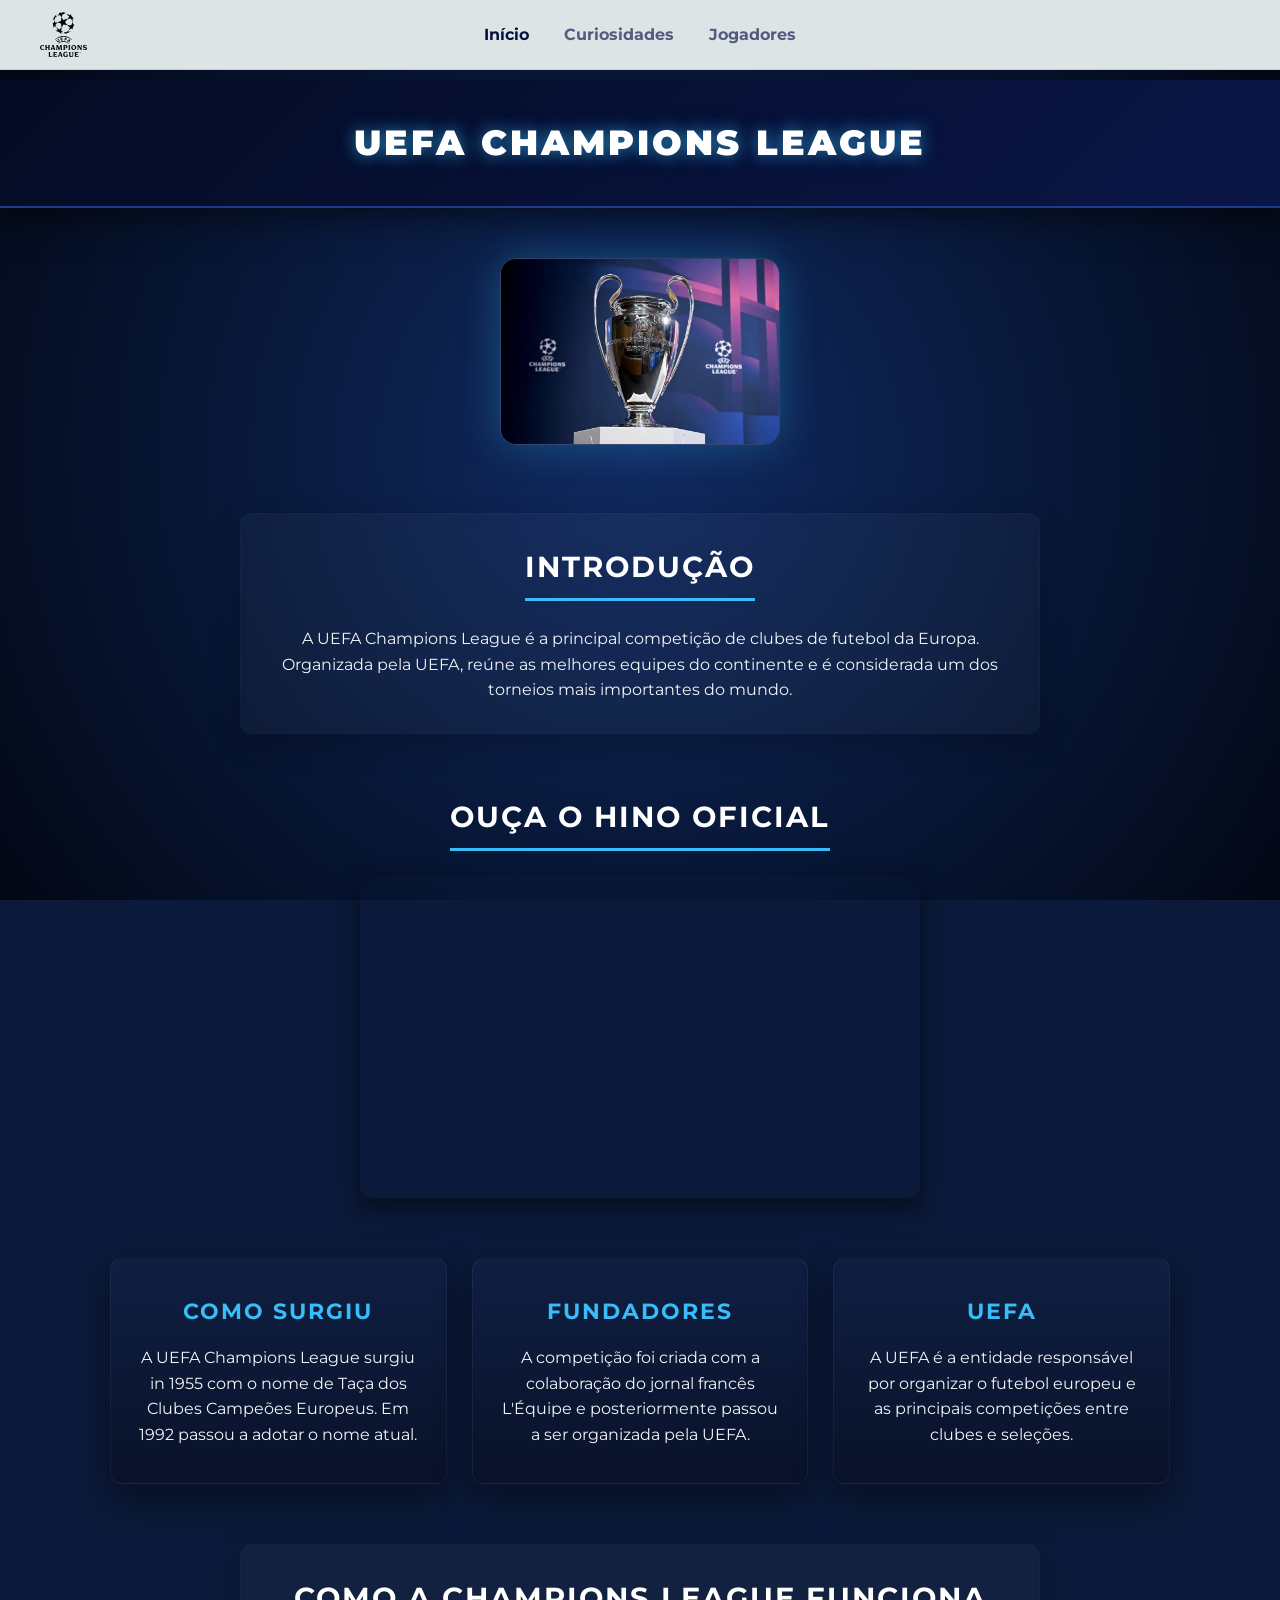
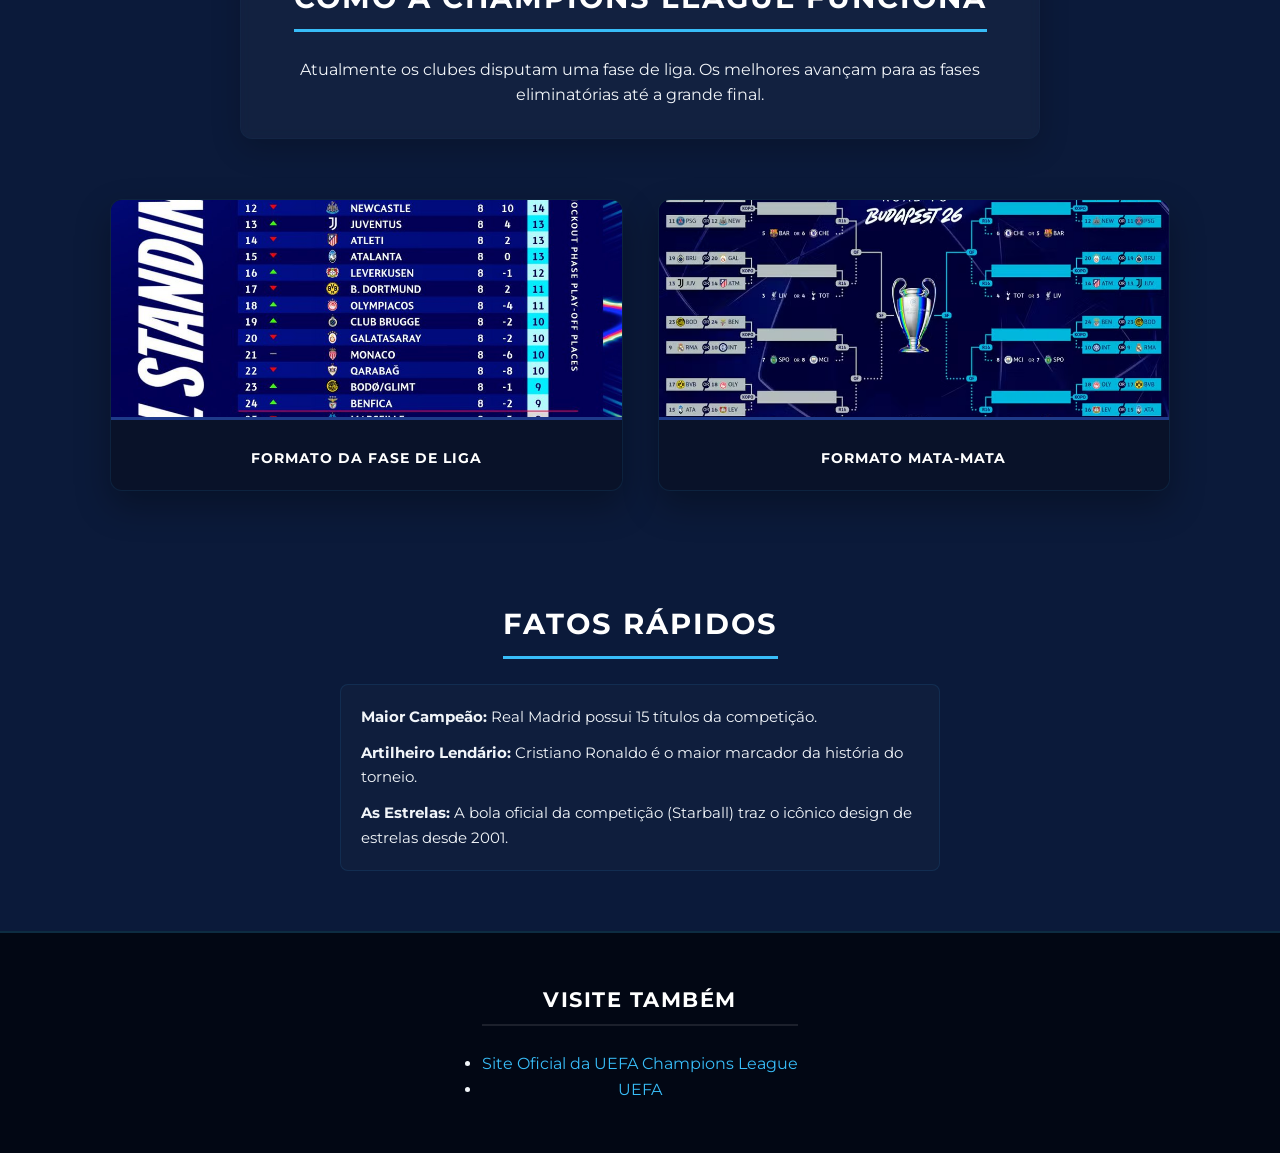
==== index.html @ 051b9bf4 "Update index.html finalmente foi o menu" ====
<!DOCTYPE html>
<html lang="pt-BR">
<head>
  <meta charset="UTF-8">
  <meta name="viewport" content="width=device-width, initial-scale=1.0">
  <link rel="icon" href="imagens_pietro/logo-champions.png">
  <title>UEFA Champions League</title>
  <link rel="stylesheet" href="style.css">
</head>
<body>

  <nav class="topo-site">
    <div class="topo-caixa">
      <img src="imgs-pedro/UEFA_Champions_League_logo_(2021).svg" alt="Logo oficial da UEFA Champions League" class="topo-logo"> 
      
      <ul class="topo-links">
        <li><a href="index.html" class="active">Início</a></li>
         <li><a href="curiosidades.html">Curiosidades</a></li>
        <li><a href="jogadores.html" class="botao-jogadores">Jogadores</a></li>
      </ul>
      
    </div>
  </nav>

  <header style="margin-top: 80px;"> <h1>UEFA Champions League</h1>
  </header>

  <main>
    <section>
      <img src="imgs-pedro/taça-champions.webp" alt="Taça da Champions League">
    </section>

    <section id="historia">
      <h2>Introdução</h2>
      <p> A UEFA Champions League é a principal competição de clubes de
        futebol da Europa. Organizada pela UEFA, reúne as melhores
        equipes do continente e é considerada um dos torneios mais
        importantes do mundo.</p>
    </section>

    <section id="hino">
      <h2>Ouça o hino oficial</h2>
      <div class="video-container">
        <iframe width="560" height="315" src="https://www.youtube.com/embed/3b3mJMNQVn8?si=lM8RnhrhBqioe4Ml" title="YouTube video player" frameborder="0" allow="accelerometer; autoplay; clipboard-write; encrypted-media; gyroscope; picture-in-picture; web-share" referrerpolicy="strict-origin-when-cross-origin" allowfullscreen></iframe>
      </div>
    </section>

    <section id="informacoes">
      <div class="caixa">
        <h2>Como Surgiu</h2>
        <p>
          A UEFA Champions League surgiu in 1955 com o nome de
          Taça dos Clubes Campeões Europeus. Em 1992 passou a
          adotar o nome atual.
        </p>
      </div>

      <div class="caixa">
        <h2>Fundadores</h2>
        <p>
          A competição foi criada com a colaboração do jornal
          francês L'Équipe e posteriormente passou a ser organizada
          pela UEFA.
        </p>
      </div>

      <div class="caixa">
        <h2>UEFA</h2>
        <p>
          A UEFA é a entidade responsável por organizar o futebol
          europeu e as principais competições entre clubes e seleções.
        </p>
      </div>
    </section>

    <section id="formato">
      <h2>Como a Champions League Funciona</h2>
      <p>
          Atualmente os clubes disputam uma fase de liga. Os melhores
          avançam para as fases eliminatórias até a grande final.
      </p>
    </section>

    <section>
      <div>
          <img src="imgs-pedro/imagem fase de liga.jpg" alt="Fase da liga">
          <p>Formato da Fase de Liga</p>
      </div>

      <div>
          <img src="imgs-pedro/imagem fase mata-mata.avif" alt="Mata-Mata">
          <p>Formato Mata-Mata</p>
      </div>
    </section>
  </main>

  <section id="noticias">
    <h2>Fatos Rápidos</h2>
    <ul class="lista-noticias">
      <li><strong>Maior Campeão:</strong> Real Madrid possui 15 títulos da competição.</li>
      <li><strong>Artilheiro Lendário:</strong> Cristiano Ronaldo é o maior marcador da história do torneio.</li>
      <li><strong>As Estrelas:</strong> A bola oficial da competição (Starball) traz o icônico design de estrelas desde 2001.</li>
    </ul>
  </section>

  <footer>
    <section class="visite">
      <h3>Visite também</h3>
      <ul>
        <li>
          <a href="https://www.uefa.com/uefachampionsleague/" target="_blank">Site Oficial da UEFA Champions League</a>
        </li>
        <li>
          <a href="https://www.uefa.com/" target="_blank">UEFA</a>
        </li>
      </ul>
    </section>
  </footer>

  <script src="script.js"></script>
</body>
</html>
---- style.css ----
@import url('https://fonts.googleapis.com/css2?family=Montserrat:wght@300;400;700;900&display=swap');

* {
    margin: 0;
    padding: 0;
    box-sizing: border-box;
}

body {
    background: radial-gradient(circle at center, #102a61 0%, #06122c 70%, #020714 100%);
    background-color: #0b1a3a;
    background-attachment: fixed;
    color: #f1f5f9; 
    font-family: 'Montserrat', sans-serif;
    line-height: 1.6;
}
a {
    color: #38bdf8; 
    text-decoration: none;
    transition: all 0.3s ease;
}

.logo-header {
    width: 80px;
    height: auto;
    margin-bottom: 10px;
}

header {
    background: linear-gradient(135deg, #050b24 0%, #0a1647 100%);
    backdrop-filter: blur(10px);
    border-bottom: 2px solid #1e3a8a;
    padding: 35px 20px;
    text-align: center; 
    box-shadow: 0 10px 30px rgba(0, 0, 0, 0.5);
}
header h1 {
    font-size: 2.2rem;
    font-weight: 900;
    text-transform: uppercase;
    letter-spacing: 3px;
    color: #ffffff;
   text-shadow: 0 0 15px rgba(56, 189, 248, 0.6), 0 0 30px rgba(56, 189, 248, 0.2);
}

main {
    max-width: 1100px;
    margin: 0 auto;
    padding: 50px 20px;
}

section {
    margin-bottom: 60px;
    text-align: center;
}

section h2 {
    font-size: 1.8rem;
    color: #ffffff;
    margin-bottom: 25px;
    text-transform: uppercase;
    letter-spacing: 2px;
    display: inline-block;
    border-bottom: 3px solid #38bdf8;
    padding-bottom: 8px;
}

main section:first-of-type img {
    max-width: 100%;
    width: 280px;
    height: auto;
    border-radius: 16px;
    box-shadow: 0 0 40px rgba(56, 189, 248, 0.3);
    border: 1px solid rgba(255, 255, 255, 0.15);
    transition: transform 0.5s ease;
}

main section:first-of-type img:hover {
    transform: scale(1.03); 
}

#historia, #formato {
    max-width: 800px;
    margin-left: auto;
    margin-right: auto;
    background: rgba(255, 255, 255, 0.03);
    backdrop-filter: blur(5px);
    padding: 30px;
    border-radius: 12px;
    border: 1px solid rgba(56, 189, 248, 0.03);
    box-shadow: 0 10px 30px rgba(0, 0, 0, 0.2);
}

.video-container {
    max-width: 560px;
    margin: 0 auto;
    border-radius: 12px;
    overflow: hidden;
    box-shadow: 0 10px 25px rgba(0, 0, 0, 0.5);
}
.video-container iframe {
    width: 100%;
}

#informacoes {
    display: flex;
    justify-content: space-between;
    gap: 25px;
    flex-wrap: wrap;
}

#informacoes .caixa {
    flex: 1;
    min-width: 280px;
    background: linear-gradient(180deg, #0f1e42 0%, #091229 100%);
    padding: 35px 25px;
    border-radius: 12px;
    border: 1px solid rgba(255, 255, 255, 0.05);
    box-shadow: 0 15px 35px rgba(0, 0, 0, 0.4);
    transition: all 0.4s cubic-bezier(0.175, 0.885, 0.32, 1.275);
}

#informacoes .caixa:hover {
    transform: translateY(-10px);
    border-color: #38bdf8;
    box-shadow: 0 20px 40px rgba(56, 189, 248, 0.15);
}

#informacoes .caixa h2 {
    font-size: 1.4rem;
    color: #38bdf8;
    border-bottom: none;
    padding-bottom: 0;
    margin-bottom: 15px;
}

main section:last-of-type {
    display: flex;
    justify-content: space-between;
    gap: 35px;
    flex-wrap: wrap;
}

main section:last-of-type div {
    flex: 1;
    min-width: 300px;
    background-color: #091229;
    padding: 0;
    overflow: hidden;
    border-radius: 12px;
    border: 1px solid rgba(56, 189, 248, 0.1);
    box-shadow: 0 15px 35px rgba(0, 0, 0, 0.3);
    transition: transform 0.3 ease;
}

main section:last-of-type div:hover {
    transform: translateY(-5px);
}

main section:last-of-type img {
    width: 100%;
    height: 220px;
    object-fit: cover; 
    border-bottom: 3px solid #1e3a8a;
    transition: transform 0.5s ease;
}

main section:last-of-type div:hover img {
    transform: scale(1.05);
}

main section:last-of-type p {
    font-weight: 700;
    color: #ffffff;
    text-transform: uppercase;
    font-size: 0.9rem;
    padding: 20px;
    letter-spacing: 1px;
}

.lista-noticias {
    list-style: none;
    max-width: 600px;
    margin: 0 auto;
    text-align: left;
    background: rgba(255, 255, 255, 0.02);
    padding: 20px;
    border-radius: 8px;
    border: 1px solid rgba(56, 189, 248, 0.1);
}

.lista-noticias li {
    margin-bottom: 12px;
    font-size: 0.95rem;
}
.lista-noticias li:last-child {
    margin-bottom: 0;
}

footer {
    background-color: #020714;
    border-top: 2px solid rgba(56, 189, 248, 0.2);
    padding: 50px 20px;
    display: flex;
    justify-content: space-around; 
    flex-wrap: wrap;
    gap: 40px;
}

footer section {
    margin-bottom: 0;
    min-width: 260px;
}

footer h2, footer h3 {
    font-size: 1.3rem;
    color: #ffffff;
    text-transform: uppercase;
    margin-bottom: 25px;
    letter-spacing: 1.5px;
    border-bottom: 2px solid rgba(255, 255, 255, 0.1);
    padding-bottom: 8px;
}

.explorar {
    max-width: 600px;
    margin: 0 auto;
    text-align: left;
}

.explorar h2 {
    text-align: center;
}

.netflix-item {
    background-color: #091229;
    margin-bottom: 10px;
    border: 1px solid rgba(56, 189, 248, 0.1);
    border-radius: 4px;
}

.netflix-item:hover {
    background-color: #132247;
}

.netflix-item summary {
    padding: 20px;
    display: flex;
    justify-content: space-between;
    align-items: center;
    font-size: 1.1rem;
    font-weight: 600;
    cursor: pointer;
    list-style: none;
}

.netflix-item summary::-webkit-details-marker {
    display: none;
}

.netflix-item .icone {
    font-size: 1.5rem;
    font-weight: 300;
    transition: transform 0.3s ease;
}

.netflix-item[open] .icone {
    transform: rotate(45deg);
    color: #38bdf8;
}

.netflix-conteudo {
    padding: 0 20px 20px 20px;
    border-top: 1px solid #020714;
    animation: abrirSuave 0.3s ease-out;
}

.netflix-conteudo p {
    color: #94a3b8;
    margin-bottom: 15px;
    font-size: 0.95rem;
}

.netflix-conteudo .botao-link {
    display: inline-block;
    padding: 10px 20px;
    background: linear-gradient(90deg, #38bdf8, #0369a1);
    color: #ffffff;
    font-weight: 600;
    font-size: 0.85rem;
    border-radius: 4px;
    text-transform: uppercase;
}

.topo-site {
    position: fixed;
    top: 0;
    left: 0;
    width: 100%;
    height: 70px;
    background-color: rgb(221, 228, 230);
    backdrop-filter: blur(10px);
    border-bottom: 1px solid rgba(0, 0, 0, 0.1);
    z-index: 999999;                     
    transition: transform 0.3s ease;    
}

.topo-site.escondido {
    transform: translateY(-100%); 
}

.topo-caixa {
    width: 100%;
    max-width: 1400px; 
    height: 100%;
    margin: 0 auto;
    padding: 0 40px;
    display: flex;
    justify-content: center; 
    align-items: center;
    box-sizing: border-box;
    position: relative; 
}

.topo-logo {
    position: absolute;
    left: 40px;
    height: 45px;   
    width: auto;     
    object-fit: contain; 
    display: block;
}

.topo-links {
    display: flex;
    flex-direction: row; 
    list-style: none;
    gap: 35px;
    margin: 0;
    padding: 0;
}


.topo-links a {
    color: rgba(24, 33, 82, 0.7);
    font-size: 16px;
    font-weight: bold;
    transition: color 0.2s ease;
    display: block;
}


.topo-links a:hover,
.topo-links a.active {
    color: #071142;
}
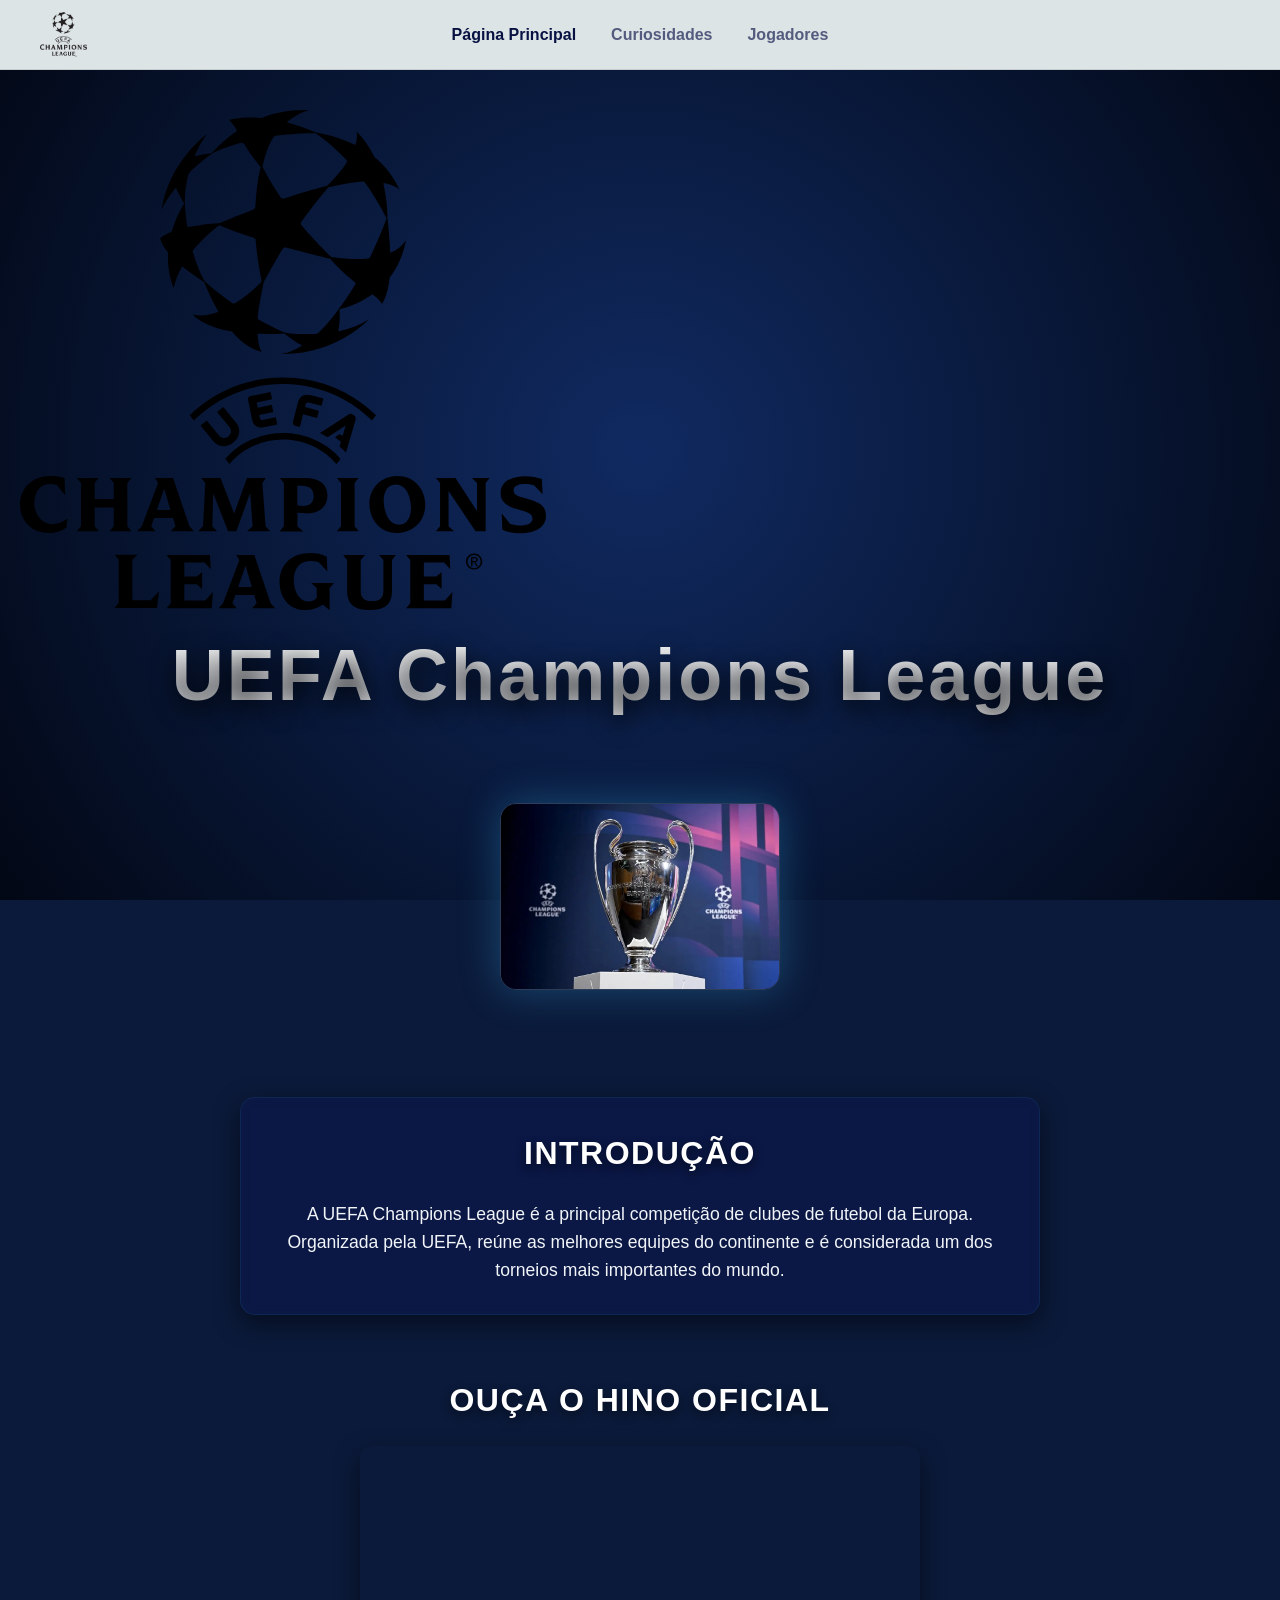
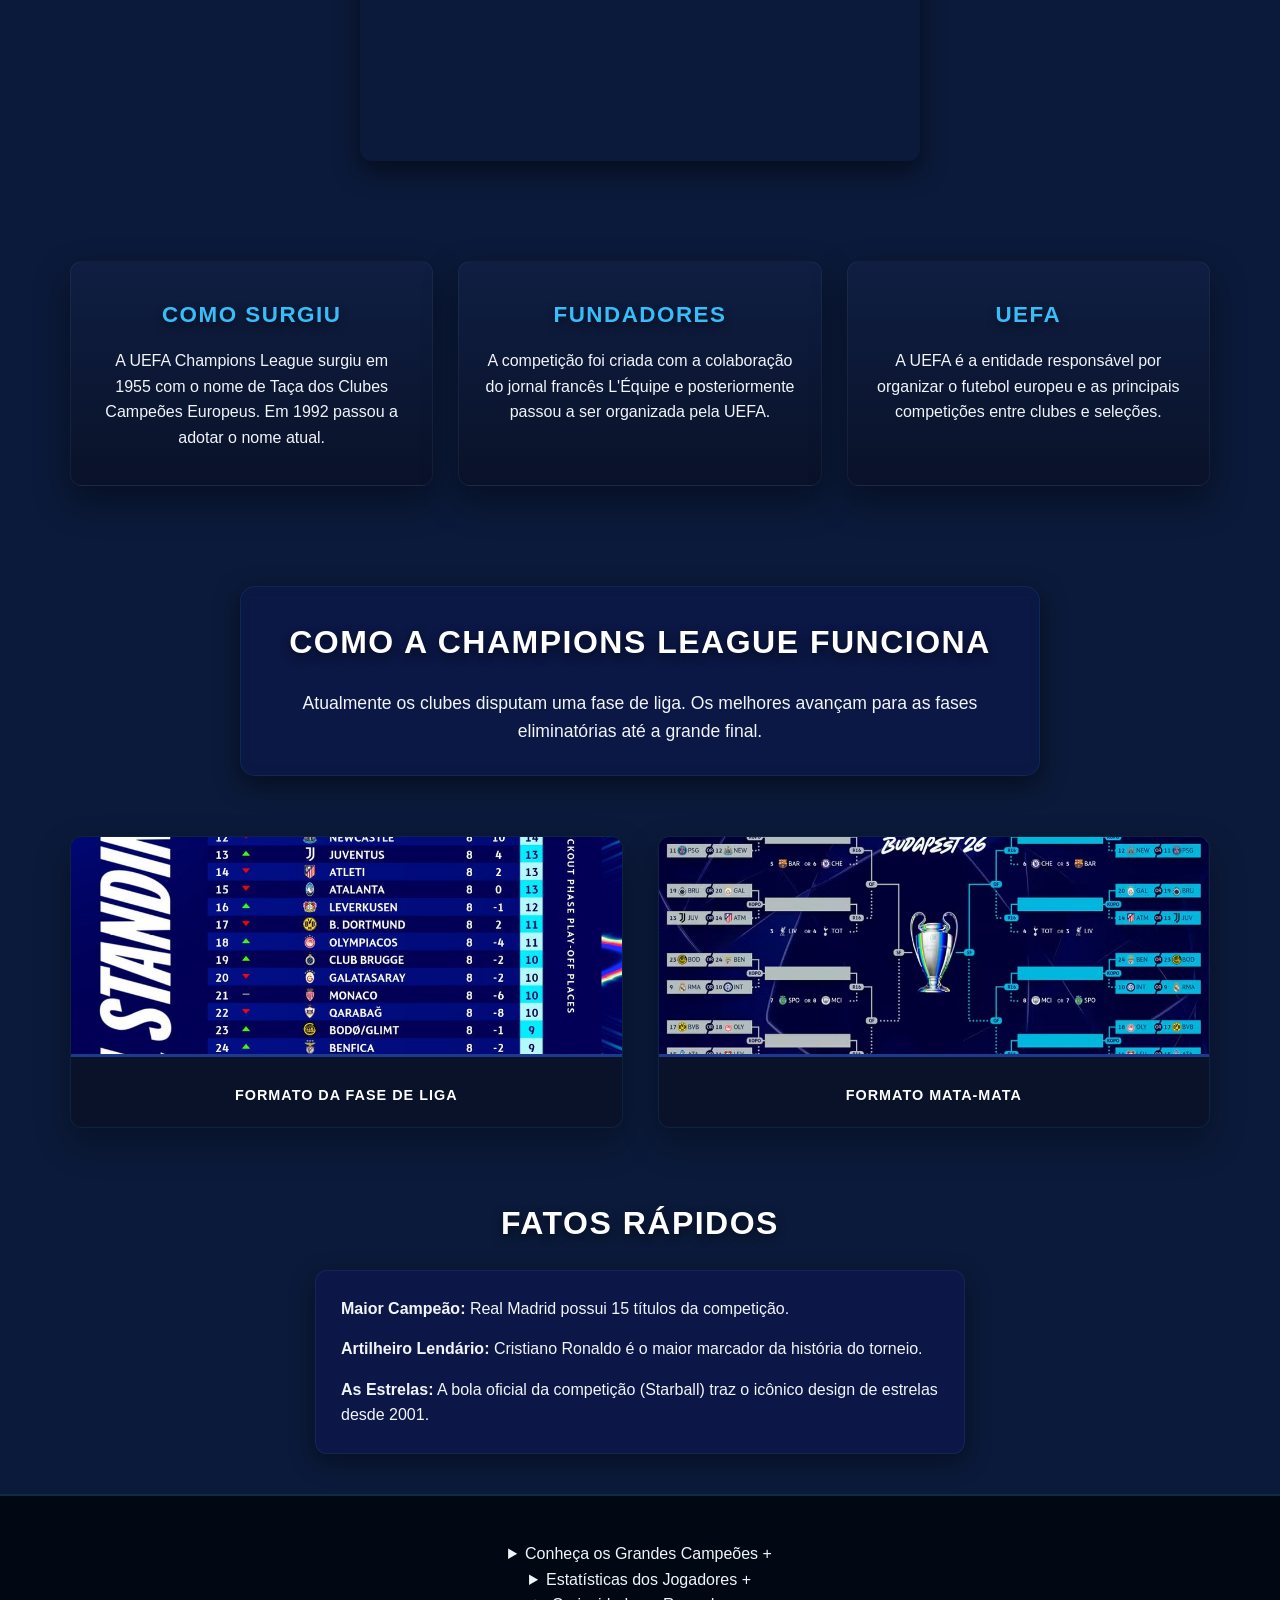
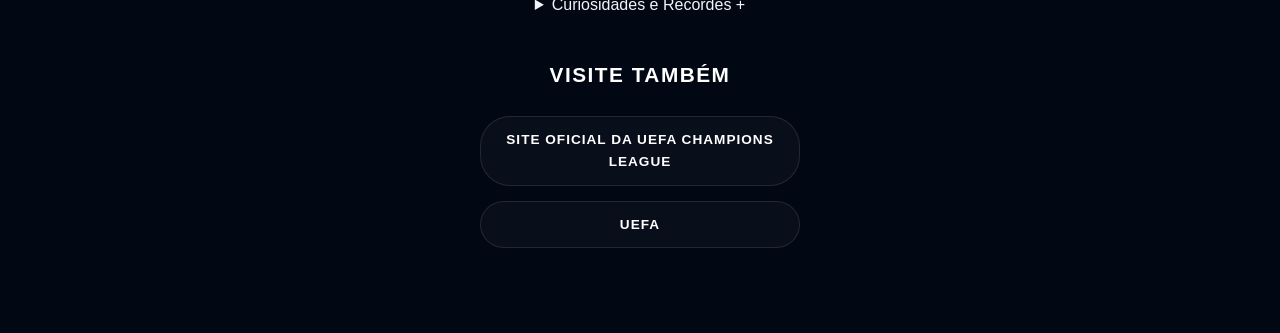
==== commit 6a386576: "Update index.html" ====
--- a/index.html
+++ b/index.html
@@ -8,21 +8,20 @@
   <link rel="stylesheet" href="style.css">
 </head>
 <body>
-
   <nav class="topo-site">
     <div class="topo-caixa">
-      <img src="imgs-pedro/UEFA_Champions_League_logo_(2021).svg" alt="Logo oficial da UEFA Champions League" class="topo-logo"> 
-      
-      <ul class="topo-links">
-        <li><a href="index.html" class="active">Início</a></li>
-         <li><a href="curiosidades.html">Curiosidades</a></li>
-        <li><a href="jogadores.html" class="botao-jogadores">Jogadores</a></li>
-      </ul>
-      
+        <img src="imagens_pietro/logo-champions.png" alt="Logo Champions" class="topo-logo">
+        <ul class="topo-links">
+            <li><a href="index.html" class="active">Página Principal</a></li>
+            <li><a href="curiosidades.html">Curiosidades</a></li>
+            <li><a href="jogadores.html">Jogadores</a></li>
+        </ul>
     </div>
-  </nav>
+    </nav>
 
-  <header style="margin-top: 80px;"> <h1>UEFA Champions League</h1>
+  <header>
+    <img src="imgs-pedro/UEFA_Champions_League_logo_(2021).svg" alt="Logo oficial da UEFA Champions League" class="logo-header"> 
+    <h1>UEFA Champions League</h1>
   </header>
 
   <main>
@@ -32,88 +31,133 @@
 
     <section id="historia">
       <h2>Introdução</h2>
+
       <p> A UEFA Champions League é a principal competição de clubes de
         futebol da Europa. Organizada pela UEFA, reúne as melhores
         equipes do continente e é considerada um dos torneios mais
         importantes do mundo.</p>
+
     </section>
 
     <section id="hino">
       <h2>Ouça o hino oficial</h2>
       <div class="video-container">
-        <iframe width="560" height="315" src="https://www.youtube.com/embed/3b3mJMNQVn8?si=lM8RnhrhBqioe4Ml" title="YouTube video player" frameborder="0" allow="accelerometer; autoplay; clipboard-write; encrypted-media; gyroscope; picture-in-picture; web-share" referrerpolicy="strict-origin-when-cross-origin" allowfullscreen></iframe>
+      <iframe width="560" height="315" src="https://www.youtube.com/embed/3b3mJMNQVn8?si=lM8RnhrhBqioe4Ml" title="YouTube video player" frameborder="0" allow="accelerometer; autoplay; clipboard-write; encrypted-media; gyroscope; picture-in-picture; web-share" referrerpolicy="strict-origin-when-cross-origin" allowfullscreen></iframe>
       </div>
+
     </section>
 
     <section id="informacoes">
-      <div class="caixa">
+        <div class="caixa">
         <h2>Como Surgiu</h2>
+
         <p>
-          A UEFA Champions League surgiu in 1955 com o nome de
+          A UEFA Champions League surgiu em 1955 com o nome de
           Taça dos Clubes Campeões Europeus. Em 1992 passou a
           adotar o nome atual.
         </p>
-      </div>
+    </div>
 
-      <div class="caixa">
+    <div class="caixa">
         <h2>Fundadores</h2>
+
         <p>
           A competição foi criada com a colaboração do jornal
           francês L'Équipe e posteriormente passou a ser organizada
           pela UEFA.
         </p>
-      </div>
+    </div>
 
-      <div class="caixa">
+    <div class="caixa">
         <h2>UEFA</h2>
+
         <p>
           A UEFA é a entidade responsável por organizar o futebol
           europeu e as principais competições entre clubes e seleções.
         </p>
-      </div>
+    </div>
+
     </section>
 
     <section id="formato">
-      <h2>Como a Champions League Funciona</h2>
-      <p>
-          Atualmente os clubes disputam uma fase de liga. Os melhores
-          avançam para as fases eliminatórias até a grande final.
-      </p>
-    </section>
 
-    <section>
-      <div>
-          <img src="imgs-pedro/imagem fase de liga.jpg" alt="Fase da liga">
-          <p>Formato da Fase de Liga</p>
-      </div>
+    <h2>Como a Champions League Funciona</h2>
 
-      <div>
-          <img src="imgs-pedro/imagem fase mata-mata.avif" alt="Mata-Mata">
-          <p>Formato Mata-Mata</p>
-      </div>
-    </section>
+    <p>
+        Atualmente os clubes disputam uma fase de liga. Os melhores
+        avançam para as fases eliminatórias até a grande final.
+    </p>
+
+</section>
+
+<section>
+
+  <div>
+      <img src="imgs-pedro/imagem fase de liga.jpg" alt="Fase da liga">
+      <p>Formato da Fase de Liga</p>
+  </div>
+
+  <div>
+      <img src="imgs-pedro/imagem fase mata-mata.avif" alt="Mata-Mata">
+      <p>Formato Mata-Mata</p>
+  </div>
+
+</section>
   </main>
 
   <section id="noticias">
-    <h2>Fatos Rápidos</h2>
-    <ul class="lista-noticias">
-      <li><strong>Maior Campeão:</strong> Real Madrid possui 15 títulos da competição.</li>
-      <li><strong>Artilheiro Lendário:</strong> Cristiano Ronaldo é o maior marcador da história do torneio.</li>
-      <li><strong>As Estrelas:</strong> A bola oficial da competição (Starball) traz o icônico design de estrelas desde 2001.</li>
-    </ul>
-  </section>
+  <h2>Fatos Rápidos</h2>
+  <ul class="lista-noticias">
+    <li><strong>Maior Campeão:</strong> Real Madrid possui 15 títulos da competição.</li>
+    <li><strong>Artilheiro Lendário:</strong> Cristiano Ronaldo é o maior marcador da história do torneio.</li>
+    <li><strong>As Estrelas:</strong> A bola oficial da competição (Starball) traz o icônico design de estrelas desde 2001.</li>
+  </ul>
+</section>
+
 
   <footer>
-    <section class="visite">
-      <h3>Visite também</h3>
-      <ul>
+
+      <section class="explorar">
+
+  <details class="netflix-item">
+    <summary>Conheça os Grandes Campeões <span class="icone">+</span></summary>
+    <div class="netflix-conteudo">
+      <p>Descubra a história dos clubes que dominaram a Europa. Do Real Madrid ao Manchester City.</p>
+      <a href="campeoes.html" class="botao-link">Ir para Campeões ➜</a>
+    </div>
+  </details>
+
+  <details class="netflix-item">
+    <summary>Estatísticas dos Jogadores <span class="icone">+</span></summary>
+    <div class="netflix-conteudo">
+      <p>Veja os maiores artilheiros, líderes de assistências e os craques que fizeram história no torneio.</p>
+      <a href="jogadores.html" class="botao-link">Ir para Jogadores ➜</a>
+    </div>
+  </details>
+
+  <details class="netflix-item">
+    <summary>Curiosidades e Recordes <span class="icone">+</span></summary>
+    <div class="netflix-conteudo">
+      <p>Muitos fatos desconhecidos, recordes impossíveis e tudo o que envolve os bastidores da Starball.</p>
+      <a href="curiosidades.html" class="botao-link">Ir para Curiosidades ➜</a>
+    </div>
+  </details>
+</section>
+
+      <section class="visite">
+
+    <h3>Visite também</h3>
+
+    <ul>
+      <li>
+        <a href="https://www.uefa.com/uefachampionsleague/" target="_blank">Site Oficial da UEFA Champions League</a>
+      </li>
+
         <li>
-          <a href="https://www.uefa.com/uefachampionsleague/" target="_blank">Site Oficial da UEFA Champions League</a>
+        <a href="https://www.uefa.com/"target="_blank"> UEFA</a>
         </li>
-        <li>
-          <a href="https://www.uefa.com/" target="_blank">UEFA</a>
-        </li>
-      </ul>
+
+    </ul>
     </section>
   </footer>
 
--- a/style.css
+++ b/style.css
@@ -1,3 +1,67 @@
+.topo-site {
+    position: fixed;
+    top: 0;
+    left: 0;
+    width: 100%;
+    height: 70px;
+    background-color: rgb(221, 228, 230);
+    backdrop-filter: blur(10px);
+    border-bottom: 1px solid rgba(0, 0, 0, 0.1);
+    z-index: 999999;                     
+    transition: transform 0.3s ease;    
+}
+
+.topo-site.escondido {
+    transform: translateY(-100%); 
+}
+
+.topo-caixa {
+    width: 100%;
+    max-width: 1400px; 
+    height: 100%;
+    margin: 0 auto;
+    padding: 0 40px;
+    display: flex;
+    justify-content: center; 
+    align-items: center;
+    box-sizing: border-box;
+    position: relative; 
+}
+
+.topo-logo {
+    position: absolute;
+    left: 40px;
+    height: 45px;   
+    width: auto;     
+    object-fit: contain; 
+    display: block;
+}
+
+.topo-links {
+    display: flex;
+    flex-direction: row; 
+    list-style: none;
+    gap: 35px;
+    margin: 0;
+    padding: 0;
+}
+
+
+.topo-links a {
+    color: rgba(24, 33, 82, 0.7);
+    text-decoration: none;
+    font-size: 16px;
+    font-weight: bold;
+    transition: color 0.2s ease;
+    display: block;
+}
+
+
+.topo-links a:hover,
+.topo-links a.active {
+    color: #071142;
+}
+
 @import url('https://fonts.googleapis.com/css2?family=Montserrat:wght@300;400;700;900&display=swap');
 
 * {
@@ -14,55 +78,65 @@
     font-family: 'Montserrat', sans-serif;
     line-height: 1.6;
 }
+
 a {
     color: #38bdf8; 
     text-decoration: none;
     transition: all 0.3s ease;
 }
 
-.logo-header {
-    width: 80px;
-    height: auto;
-    margin-bottom: 10px;
-}
-
 header {
-    background: linear-gradient(135deg, #050b24 0%, #0a1647 100%);
-    backdrop-filter: blur(10px);
-    border-bottom: 2px solid #1e3a8a;
-    padding: 35px 20px;
-    text-align: center; 
-    box-shadow: 0 10px 30px rgba(0, 0, 0, 0.5);
-}
+    position: relative;
+    z-index: 2; 
+    color: white;
+    padding: 40px 20px;
+    margin-top: 70px !important;
+}
+
 header h1 {
-    font-size: 2.2rem;
+    font-size: 4.5rem;
+    text-align: center;
+    background: linear-gradient(
+        #ffffff 10%,
+        #e5e7eb 45%,
+        #d1d5db 60%,
+        #ffffff 90%
+    );
+    -webkit-background-clip: text;
+    background-clip: text;
+    color: transparent;
+    letter-spacing: 3px;
     font-weight: 900;
+    text-shadow: 2px 8px 25px rgba(0, 0, 0, 0.9);
+}
+
+main {
+    position: relative;
+    z-index: 2;
+    display: flex;
+    flex-direction: row;
+    flex-wrap: wrap;
+    justify-content: center;
+    gap: 60px 100px;
+    width: 100%;
+    max-width: 1200px;
+    margin: 0 auto;
+    padding: 30px;        
+}
+
+section {
+    width: 100%;
+    margin-bottom: 40px;
+    text-align: center;
+}
+
+section h2 {
+    font-size: 2rem;
+    color: #ffffff;
+    margin-bottom: 20px;
     text-transform: uppercase;
-    letter-spacing: 3px;
-    color: #ffffff;
-   text-shadow: 0 0 15px rgba(56, 189, 248, 0.6), 0 0 30px rgba(56, 189, 248, 0.2);
-}
-
-main {
-    max-width: 1100px;
-    margin: 0 auto;
-    padding: 50px 20px;
-}
-
-section {
-    margin-bottom: 60px;
-    text-align: center;
-}
-
-section h2 {
-    font-size: 1.8rem;
-    color: #ffffff;
-    margin-bottom: 25px;
-    text-transform: uppercase;
-    letter-spacing: 2px;
-    display: inline-block;
-    border-bottom: 3px solid #38bdf8;
-    padding-bottom: 8px;
+    letter-spacing: 1.5px;
+    text-shadow: 0 4px 10px rgba(0, 0, 0, 0.5);
 }
 
 main section:first-of-type img {
@@ -81,14 +155,14 @@
 
 #historia, #formato {
     max-width: 800px;
-    margin-left: auto;
-    margin-right: auto;
-    background: rgba(255, 255, 255, 0.03);
+    margin: 0 auto;
+    background: rgba(13, 23, 75, 0.6);
     backdrop-filter: blur(5px);
     padding: 30px;
-    border-radius: 12px;
-    border: 1px solid rgba(56, 189, 248, 0.03);
-    box-shadow: 0 10px 30px rgba(0, 0, 0, 0.2);
+    border-radius: 15px;
+    border: 1px solid rgba(56, 189, 248, 0.1);
+    box-shadow: 0 8px 25px rgba(0, 0, 0, 0.5);
+    font-size: 1.1rem;
 }
 
 .video-container {
@@ -98,8 +172,10 @@
     overflow: hidden;
     box-shadow: 0 10px 25px rgba(0, 0, 0, 0.5);
 }
+
 .video-container iframe {
     width: 100%;
+    display: block;
 }
 
 #informacoes {
@@ -129,8 +205,6 @@
 #informacoes .caixa h2 {
     font-size: 1.4rem;
     color: #38bdf8;
-    border-bottom: none;
-    padding-bottom: 0;
     margin-bottom: 15px;
 }
 
@@ -145,12 +219,11 @@
     flex: 1;
     min-width: 300px;
     background-color: #091229;
-    padding: 0;
     overflow: hidden;
     border-radius: 12px;
     border: 1px solid rgba(56, 189, 248, 0.1);
     box-shadow: 0 15px 35px rgba(0, 0, 0, 0.3);
-    transition: transform 0.3 ease;
+    transition: transform 0.3s ease;
 }
 
 main section:last-of-type div:hover {
@@ -162,11 +235,6 @@
     height: 220px;
     object-fit: cover; 
     border-bottom: 3px solid #1e3a8a;
-    transition: transform 0.5s ease;
-}
-
-main section:last-of-type div:hover img {
-    transform: scale(1.05);
 }
 
 main section:last-of-type p {
@@ -180,19 +248,21 @@
 
 .lista-noticias {
     list-style: none;
-    max-width: 600px;
+    max-width: 650px;
     margin: 0 auto;
     text-align: left;
-    background: rgba(255, 255, 255, 0.02);
-    padding: 20px;
-    border-radius: 8px;
+    background: rgba(13, 23, 75, 0.8);
+    padding: 25px;
+    border-radius: 12px;
     border: 1px solid rgba(56, 189, 248, 0.1);
+    box-shadow: 0 8px 25px rgba(0, 0, 0, 0.4);
 }
 
 .lista-noticias li {
-    margin-bottom: 12px;
-    font-size: 0.95rem;
-}
+    margin-bottom: 15px;
+    font-size: 1rem;
+}
+
 .lista-noticias li:last-child {
     margin-bottom: 0;
 }
@@ -200,157 +270,43 @@
 footer {
     background-color: #020714;
     border-top: 2px solid rgba(56, 189, 248, 0.2);
-    padding: 50px 20px;
-    display: flex;
-    justify-content: space-around; 
-    flex-wrap: wrap;
-    gap: 40px;
-}
-
-footer section {
-    margin-bottom: 0;
-    min-width: 260px;
-}
-
-footer h2, footer h3 {
+    padding: 45px 20px;
+    text-align: center;
+}
+
+footer h3 {
     font-size: 1.3rem;
     color: #ffffff;
     text-transform: uppercase;
     margin-bottom: 25px;
     letter-spacing: 1.5px;
-    border-bottom: 2px solid rgba(255, 255, 255, 0.1);
-    padding-bottom: 8px;
-}
-
-.explorar {
-    max-width: 600px;
-    margin: 0 auto;
-    text-align: left;
-}
-
-.explorar h2 {
-    text-align: center;
-}
-
-.netflix-item {
-    background-color: #091229;
-    margin-bottom: 10px;
-    border: 1px solid rgba(56, 189, 248, 0.1);
-    border-radius: 4px;
-}
-
-.netflix-item:hover {
-    background-color: #132247;
-}
-
-.netflix-item summary {
-    padding: 20px;
-    display: flex;
-    justify-content: space-between;
+}
+
+.visite ul {
+    list-style: none;
+    display: flex;
+    flex-direction: column; 
     align-items: center;
-    font-size: 1.1rem;
-    font-weight: 600;
-    cursor: pointer;
-    list-style: none;
-}
-
-.netflix-item summary::-webkit-details-marker {
-    display: none;
-}
-
-.netflix-item .icone {
-    font-size: 1.5rem;
-    font-weight: 300;
-    transition: transform 0.3s ease;
-}
-
-.netflix-item[open] .icone {
-    transform: rotate(45deg);
-    color: #38bdf8;
-}
-
-.netflix-conteudo {
-    padding: 0 20px 20px 20px;
-    border-top: 1px solid #020714;
-    animation: abrirSuave 0.3s ease-out;
-}
-
-.netflix-conteudo p {
-    color: #94a3b8;
-    margin-bottom: 15px;
-    font-size: 0.95rem;
-}
-
-.netflix-conteudo .botao-link {
+    gap: 15px;
+}
+
+.visite ul li a {
     display: inline-block;
-    padding: 10px 20px;
-    background: linear-gradient(90deg, #38bdf8, #0369a1);
+    width: 320px; 
+    padding: 12px 20px;
+    background: rgba(255, 255, 255, 0.03);
     color: #ffffff;
     font-weight: 600;
     font-size: 0.85rem;
-    border-radius: 4px;
     text-transform: uppercase;
-}
-
-.topo-site {
-    position: fixed;
-    top: 0;
-    left: 0;
-    width: 100%;
-    height: 70px;
-    background-color: rgb(221, 228, 230);
-    backdrop-filter: blur(10px);
-    border-bottom: 1px solid rgba(0, 0, 0, 0.1);
-    z-index: 999999;                     
-    transition: transform 0.3s ease;    
-}
-
-.topo-site.escondido {
-    transform: translateY(-100%); 
-}
-
-.topo-caixa {
-    width: 100%;
-    max-width: 1400px; 
-    height: 100%;
-    margin: 0 auto;
-    padding: 0 40px;
-    display: flex;
-    justify-content: center; 
-    align-items: center;
-    box-sizing: border-box;
-    position: relative; 
-}
-
-.topo-logo {
-    position: absolute;
-    left: 40px;
-    height: 45px;   
-    width: auto;     
-    object-fit: contain; 
-    display: block;
-}
-
-.topo-links {
-    display: flex;
-    flex-direction: row; 
-    list-style: none;
-    gap: 35px;
-    margin: 0;
-    padding: 0;
-}
-
-
-.topo-links a {
-    color: rgba(24, 33, 82, 0.7);
-    font-size: 16px;
-    font-weight: bold;
-    transition: color 0.2s ease;
-    display: block;
-}
-
-
-.topo-links a:hover,
-.topo-links a.active {
-    color: #071142;
+    letter-spacing: 1px;
+    border-radius: 30px;
+    border: 1px solid rgba(255, 255, 255, 0.1);
+    text-align: center;
+}
+
+.visite ul li a:hover {
+    background: linear-gradient(90deg, #38bdf8, #0369a1);
+    box-shadow: 0 0 20px rgba(56, 189, 248, 0.4);
+    transform: scale(1.05); 
 }
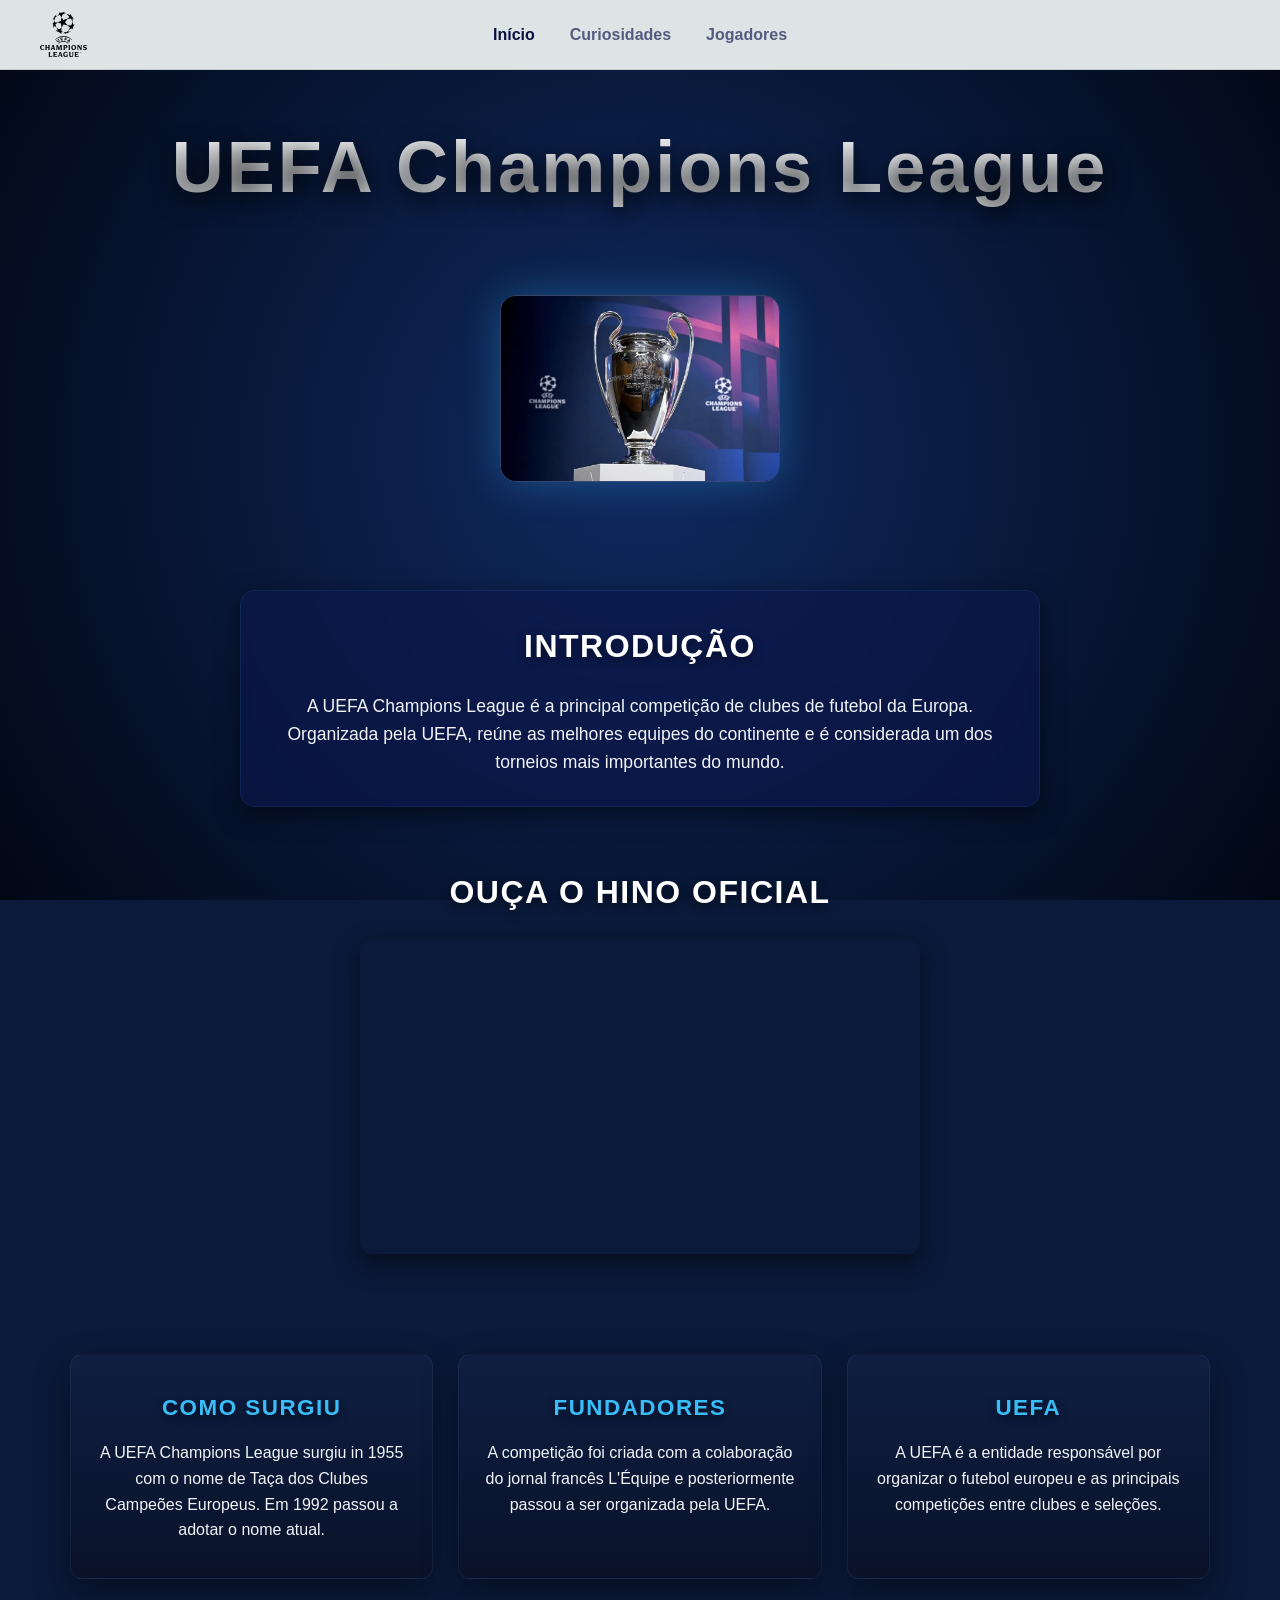
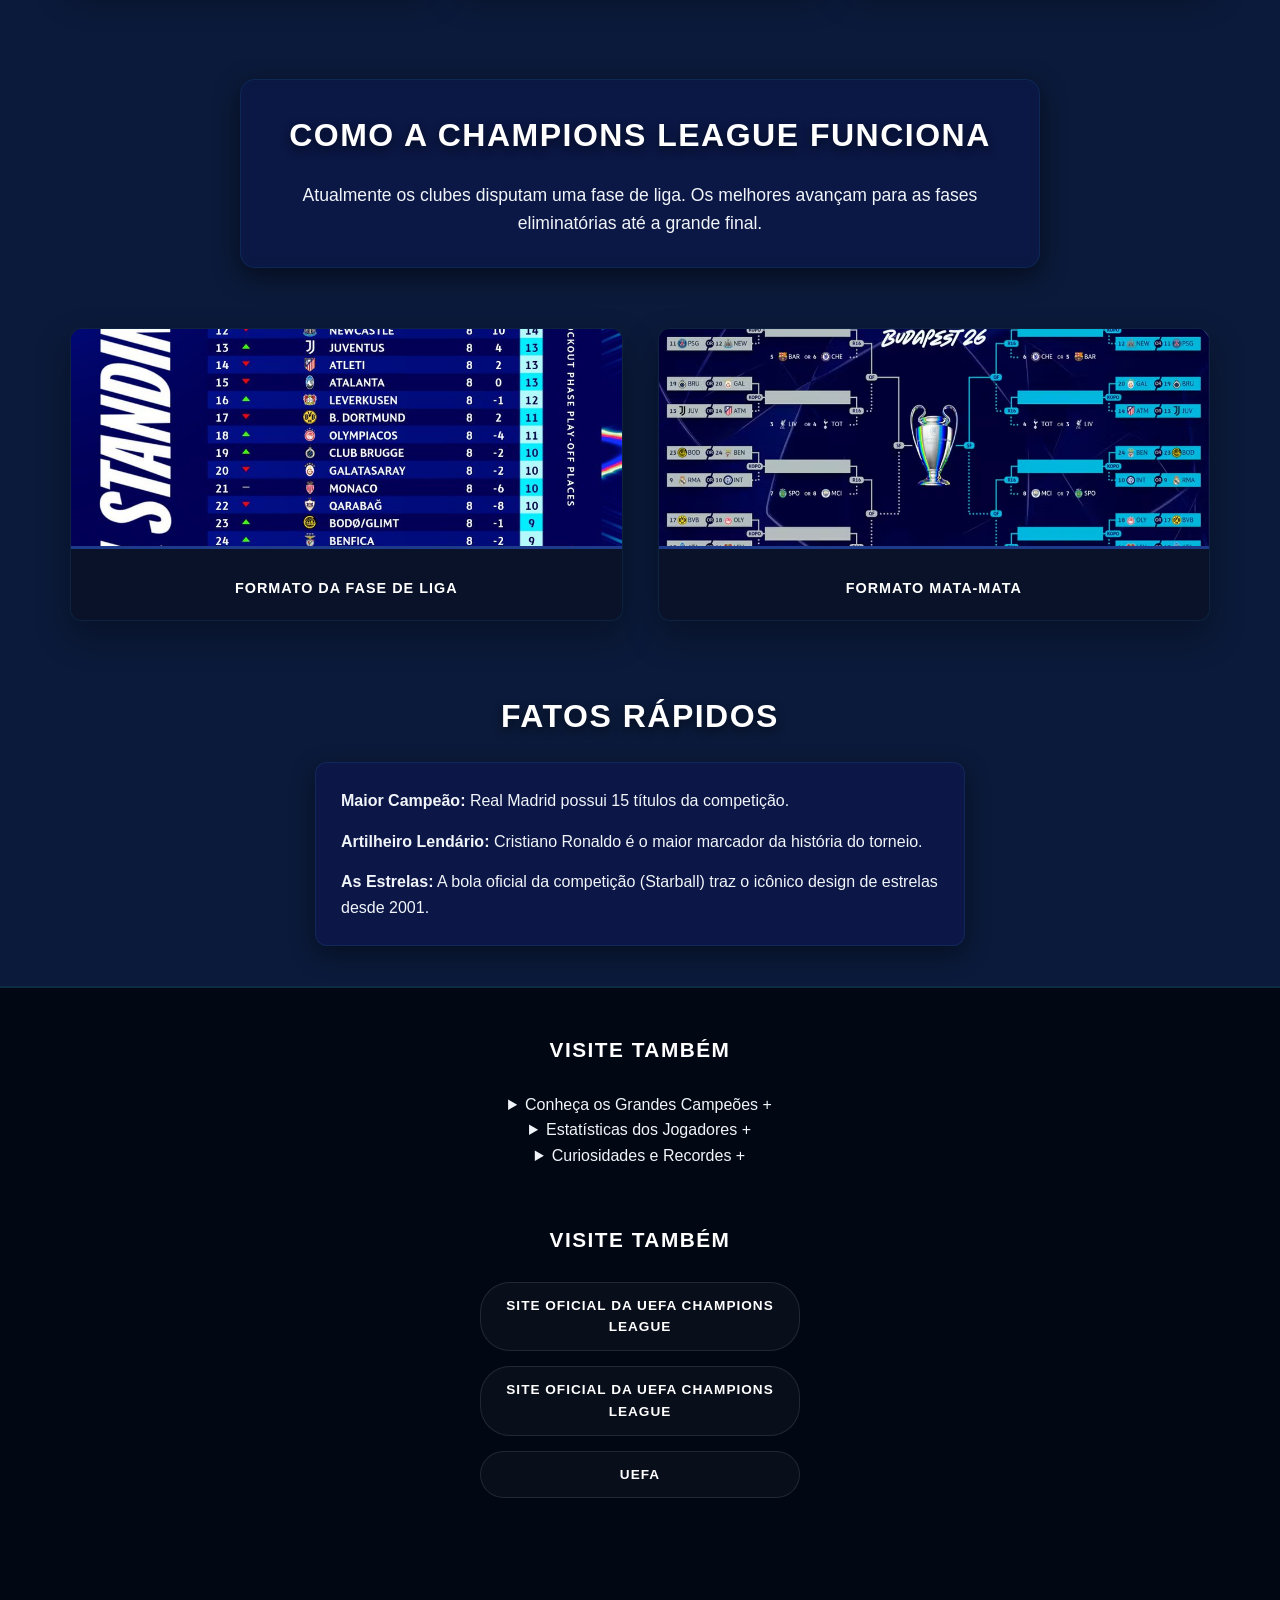
==== commit 58fb5716: "Update index.html" ====
--- a/index.html
+++ b/index.html
@@ -19,9 +19,20 @@
     </div>
     </nav>
 
-  <header>
-    <img src="imgs-pedro/UEFA_Champions_League_logo_(2021).svg" alt="Logo oficial da UEFA Champions League" class="logo-header"> 
-    <h1>UEFA Champions League</h1>
+  <nav class="topo-site">
+    <div class="topo-caixa">
+      <img src="imgs-pedro/UEFA_Champions_League_logo_(2021).svg" alt="Logo oficial da UEFA Champions League" class="topo-logo"> 
+      
+      <ul class="topo-links">
+        <li><a href="index.html" class="active">Início</a></li>
+         <li><a href="curiosidades.html">Curiosidades</a></li>
+        <li><a href="jogadores.html" class="botao-jogadores">Jogadores</a></li>
+      </ul>
+      
+    </div>
+  </nav>
+
+  <header style="margin-top: 80px;"> <h1>UEFA Champions League</h1>
   </header>
 
   <main>
@@ -31,91 +42,83 @@
 
     <section id="historia">
       <h2>Introdução</h2>
-
       <p> A UEFA Champions League é a principal competição de clubes de
         futebol da Europa. Organizada pela UEFA, reúne as melhores
         equipes do continente e é considerada um dos torneios mais
         importantes do mundo.</p>
-
     </section>
 
     <section id="hino">
       <h2>Ouça o hino oficial</h2>
       <div class="video-container">
-      <iframe width="560" height="315" src="https://www.youtube.com/embed/3b3mJMNQVn8?si=lM8RnhrhBqioe4Ml" title="YouTube video player" frameborder="0" allow="accelerometer; autoplay; clipboard-write; encrypted-media; gyroscope; picture-in-picture; web-share" referrerpolicy="strict-origin-when-cross-origin" allowfullscreen></iframe>
+        <iframe width="560" height="315" src="https://www.youtube.com/embed/3b3mJMNQVn8?si=lM8RnhrhBqioe4Ml" title="YouTube video player" frameborder="0" allow="accelerometer; autoplay; clipboard-write; encrypted-media; gyroscope; picture-in-picture; web-share" referrerpolicy="strict-origin-when-cross-origin" allowfullscreen></iframe>
       </div>
-
     </section>
 
     <section id="informacoes">
-        <div class="caixa">
+      <div class="caixa">
         <h2>Como Surgiu</h2>
-
         <p>
-          A UEFA Champions League surgiu em 1955 com o nome de
+          A UEFA Champions League surgiu in 1955 com o nome de
           Taça dos Clubes Campeões Europeus. Em 1992 passou a
           adotar o nome atual.
         </p>
-    </div>
+      </div>
 
-    <div class="caixa">
+      <div class="caixa">
         <h2>Fundadores</h2>
-
         <p>
           A competição foi criada com a colaboração do jornal
           francês L'Équipe e posteriormente passou a ser organizada
           pela UEFA.
         </p>
-    </div>
+      </div>
 
-    <div class="caixa">
+      <div class="caixa">
         <h2>UEFA</h2>
-
         <p>
           A UEFA é a entidade responsável por organizar o futebol
           europeu e as principais competições entre clubes e seleções.
         </p>
-    </div>
-
+      </div>
     </section>
 
     <section id="formato">
+      <h2>Como a Champions League Funciona</h2>
+      <p>
+          Atualmente os clubes disputam uma fase de liga. Os melhores
+          avançam para as fases eliminatórias até a grande final.
+      </p>
+    </section>
 
-    <h2>Como a Champions League Funciona</h2>
+    <section>
+      <div>
+          <img src="imgs-pedro/imagem fase de liga.jpg" alt="Fase da liga">
+          <p>Formato da Fase de Liga</p>
+      </div>
 
-    <p>
-        Atualmente os clubes disputam uma fase de liga. Os melhores
-        avançam para as fases eliminatórias até a grande final.
-    </p>
-
-</section>
-
-<section>
-
-  <div>
-      <img src="imgs-pedro/imagem fase de liga.jpg" alt="Fase da liga">
-      <p>Formato da Fase de Liga</p>
-  </div>
-
-  <div>
-      <img src="imgs-pedro/imagem fase mata-mata.avif" alt="Mata-Mata">
-      <p>Formato Mata-Mata</p>
-  </div>
-
-</section>
+      <div>
+          <img src="imgs-pedro/imagem fase mata-mata.avif" alt="Mata-Mata">
+          <p>Formato Mata-Mata</p>
+      </div>
+    </section>
   </main>
 
   <section id="noticias">
-  <h2>Fatos Rápidos</h2>
-  <ul class="lista-noticias">
-    <li><strong>Maior Campeão:</strong> Real Madrid possui 15 títulos da competição.</li>
-    <li><strong>Artilheiro Lendário:</strong> Cristiano Ronaldo é o maior marcador da história do torneio.</li>
-    <li><strong>As Estrelas:</strong> A bola oficial da competição (Starball) traz o icônico design de estrelas desde 2001.</li>
-  </ul>
-</section>
-
+    <h2>Fatos Rápidos</h2>
+    <ul class="lista-noticias">
+      <li><strong>Maior Campeão:</strong> Real Madrid possui 15 títulos da competição.</li>
+      <li><strong>Artilheiro Lendário:</strong> Cristiano Ronaldo é o maior marcador da história do torneio.</li>
+      <li><strong>As Estrelas:</strong> A bola oficial da competição (Starball) traz o icônico design de estrelas desde 2001.</li>
+    </ul>
+  </section>
 
   <footer>
+
+    <section class="visite">
+      <h3>Visite também</h3>
+      <ul>
+
 
       <section class="explorar">
 
@@ -154,10 +157,12 @@
       </li>
 
         <li>
-        <a href="https://www.uefa.com/"target="_blank"> UEFA</a>
+          <a href="https://www.uefa.com/uefachampionsleague/" target="_blank">Site Oficial da UEFA Champions League</a>
         </li>
-
-    </ul>
+        <li>
+          <a href="https://www.uefa.com/" target="_blank">UEFA</a>
+        </li>
+      </ul>
     </section>
   </footer>
 
--- a/style.css
+++ b/style.css
@@ -299,6 +299,7 @@
     font-weight: 600;
     font-size: 0.85rem;
     text-transform: uppercase;
+
     letter-spacing: 1px;
     border-radius: 30px;
     border: 1px solid rgba(255, 255, 255, 0.1);
@@ -309,4 +310,69 @@
     background: linear-gradient(90deg, #38bdf8, #0369a1);
     box-shadow: 0 0 20px rgba(56, 189, 248, 0.4);
     transform: scale(1.05); 
+
+}
+
+.topo-site {
+    position: fixed;
+    top: 0;
+    left: 0;
+    width: 100%;
+    height: 70px;
+    background-color: rgb(221, 228, 230);
+    backdrop-filter: blur(10px);
+    border-bottom: 1px solid rgba(0, 0, 0, 0.1);
+    z-index: 999999;                     
+    transition: transform 0.3s ease;    
+}
+
+.topo-site.escondido {
+    transform: translateY(-100%); 
+}
+
+.topo-caixa {
+    width: 100%;
+    max-width: 1400px; 
+    height: 100%;
+    margin: 0 auto;
+    padding: 0 40px;
+    display: flex;
+    justify-content: center; 
+    align-items: center;
+    box-sizing: border-box;
+    position: relative; 
+}
+
+.topo-logo {
+    position: absolute;
+    left: 40px;
+    height: 45px;   
+    width: auto;     
+    object-fit: contain; 
+    display: block;
+}
+
+.topo-links {
+    display: flex;
+    flex-direction: row; 
+    list-style: none;
+    gap: 35px;
+    margin: 0;
+    padding: 0;
+}
+
+
+.topo-links a {
+    color: rgba(24, 33, 82, 0.7);
+    font-size: 16px;
+    font-weight: bold;
+    transition: color 0.2s ease;
+    display: block;
+}
+
+
+.topo-links a:hover,
+.topo-links a.active {
+    color: #071142;
+
 }
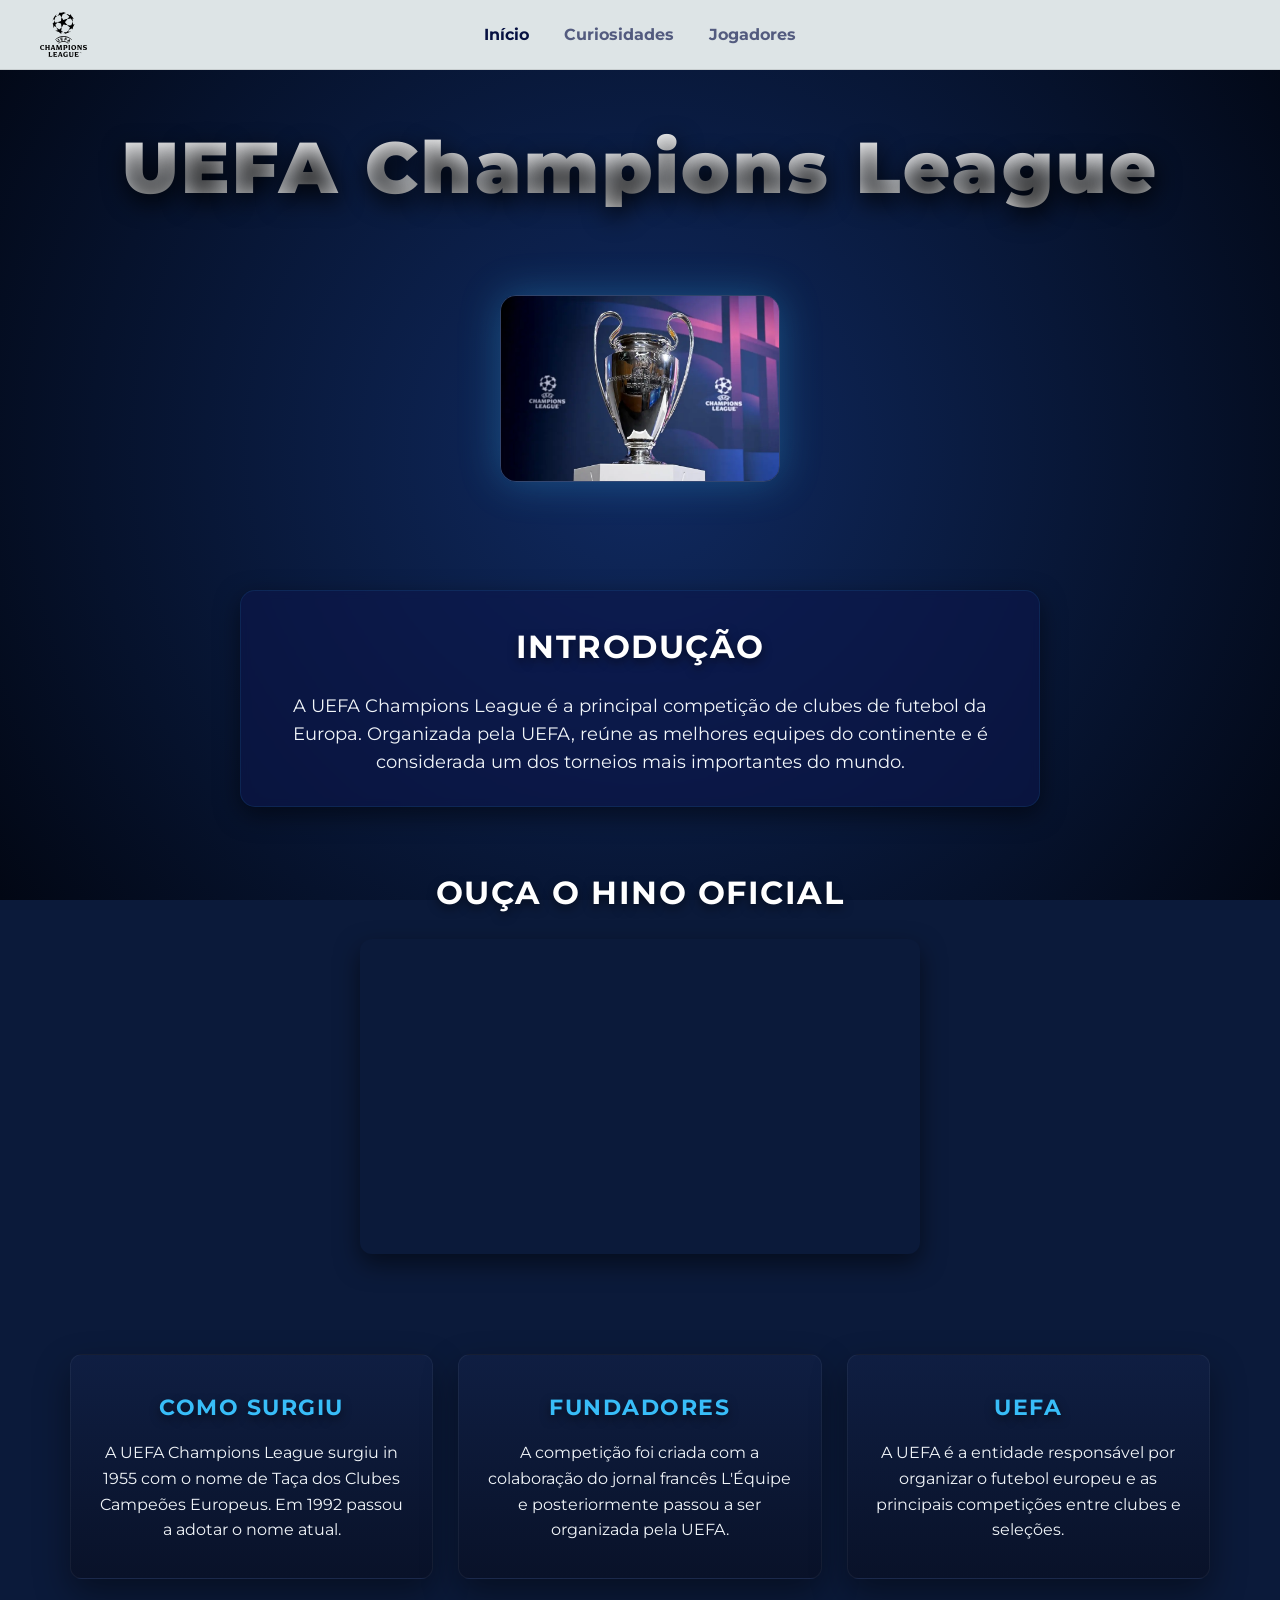
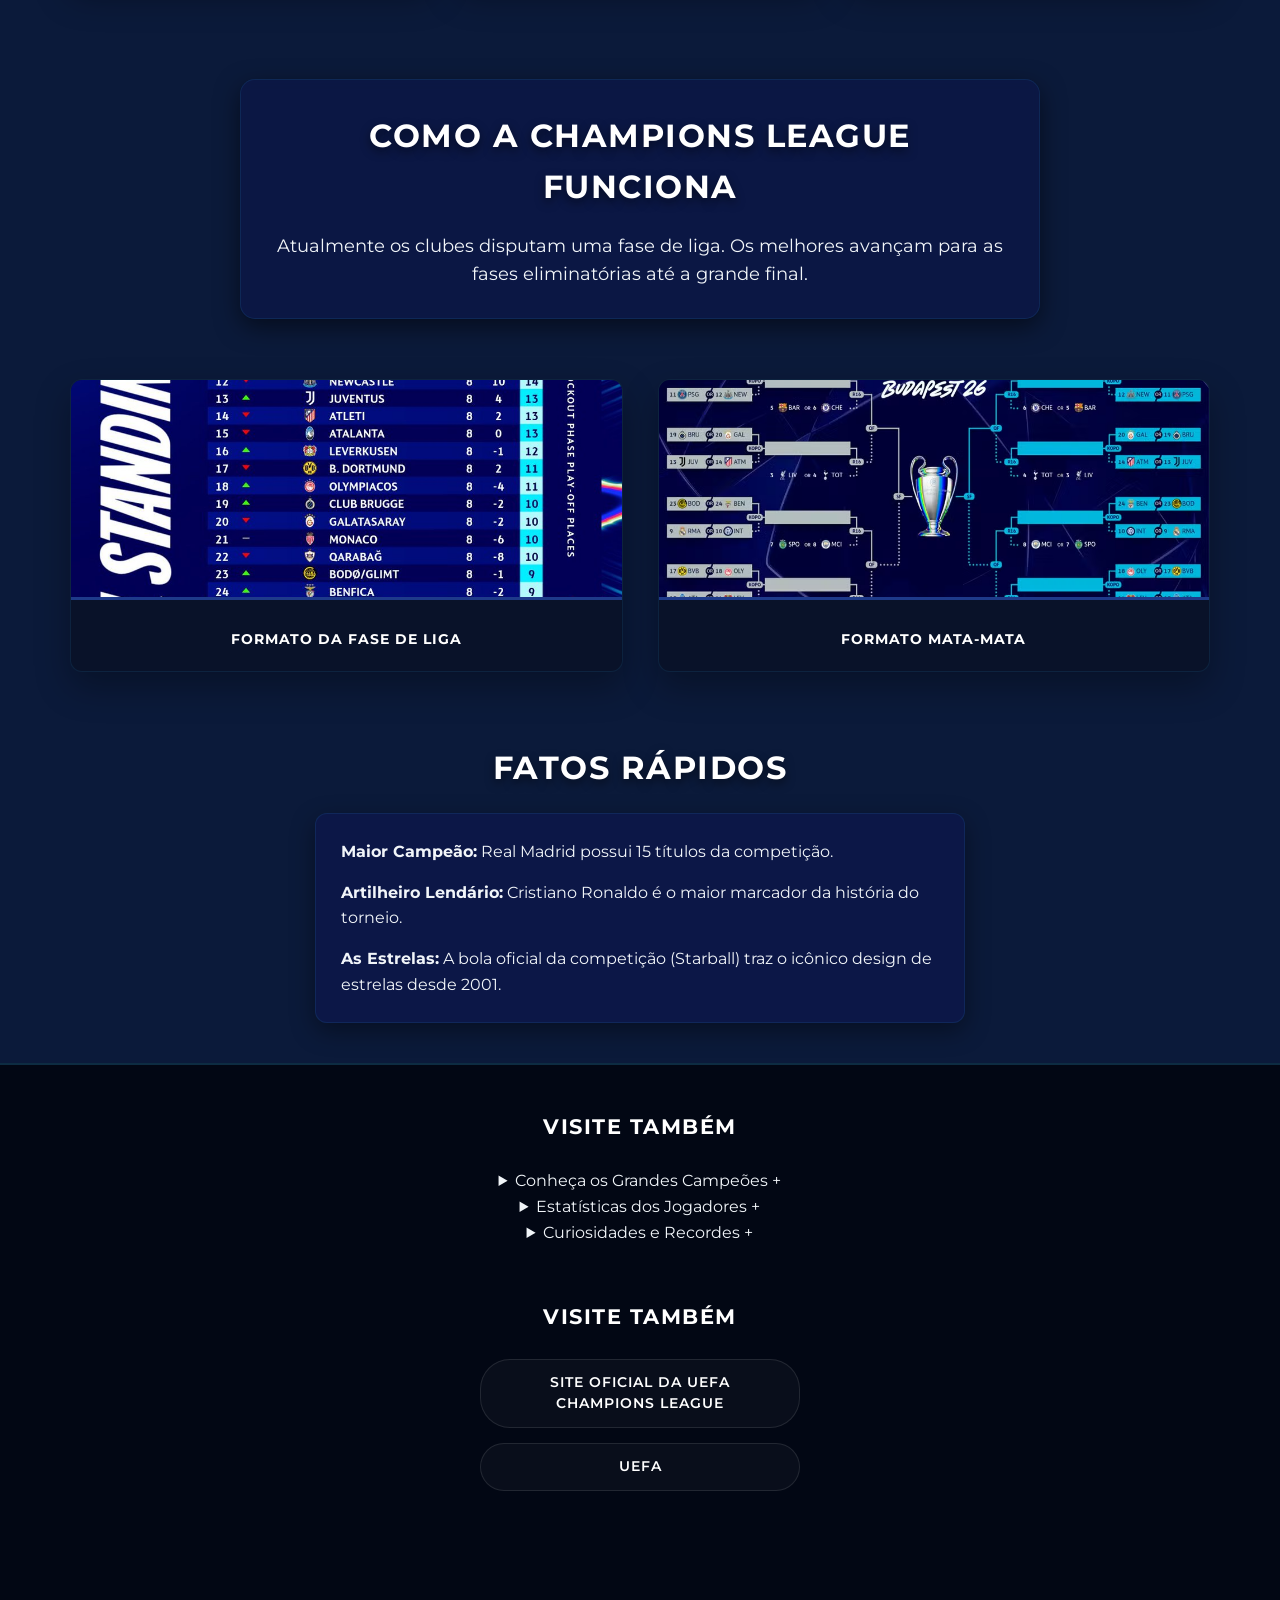
==== commit caf6c458: "Update index.html" ====
--- a/index.html
+++ b/index.html
@@ -157,9 +157,6 @@
       </li>
 
         <li>
-          <a href="https://www.uefa.com/uefachampionsleague/" target="_blank">Site Oficial da UEFA Champions League</a>
-        </li>
-        <li>
           <a href="https://www.uefa.com/" target="_blank">UEFA</a>
         </li>
       </ul>
--- a/style.css
+++ b/style.css
@@ -1,67 +1,3 @@
-.topo-site {
-    position: fixed;
-    top: 0;
-    left: 0;
-    width: 100%;
-    height: 70px;
-    background-color: rgb(221, 228, 230);
-    backdrop-filter: blur(10px);
-    border-bottom: 1px solid rgba(0, 0, 0, 0.1);
-    z-index: 999999;                     
-    transition: transform 0.3s ease;    
-}
-
-.topo-site.escondido {
-    transform: translateY(-100%); 
-}
-
-.topo-caixa {
-    width: 100%;
-    max-width: 1400px; 
-    height: 100%;
-    margin: 0 auto;
-    padding: 0 40px;
-    display: flex;
-    justify-content: center; 
-    align-items: center;
-    box-sizing: border-box;
-    position: relative; 
-}
-
-.topo-logo {
-    position: absolute;
-    left: 40px;
-    height: 45px;   
-    width: auto;     
-    object-fit: contain; 
-    display: block;
-}
-
-.topo-links {
-    display: flex;
-    flex-direction: row; 
-    list-style: none;
-    gap: 35px;
-    margin: 0;
-    padding: 0;
-}
-
-
-.topo-links a {
-    color: rgba(24, 33, 82, 0.7);
-    text-decoration: none;
-    font-size: 16px;
-    font-weight: bold;
-    transition: color 0.2s ease;
-    display: block;
-}
-
-
-.topo-links a:hover,
-.topo-links a.active {
-    color: #071142;
-}
-
 @import url('https://fonts.googleapis.com/css2?family=Montserrat:wght@300;400;700;900&display=swap');
 
 * {
@@ -299,7 +235,6 @@
     font-weight: 600;
     font-size: 0.85rem;
     text-transform: uppercase;
-
     letter-spacing: 1px;
     border-radius: 30px;
     border: 1px solid rgba(255, 255, 255, 0.1);
@@ -310,7 +245,6 @@
     background: linear-gradient(90deg, #38bdf8, #0369a1);
     box-shadow: 0 0 20px rgba(56, 189, 248, 0.4);
     transform: scale(1.05); 
-
 }
 
 .topo-site {
@@ -374,5 +308,4 @@
 .topo-links a:hover,
 .topo-links a.active {
     color: #071142;
-
 }
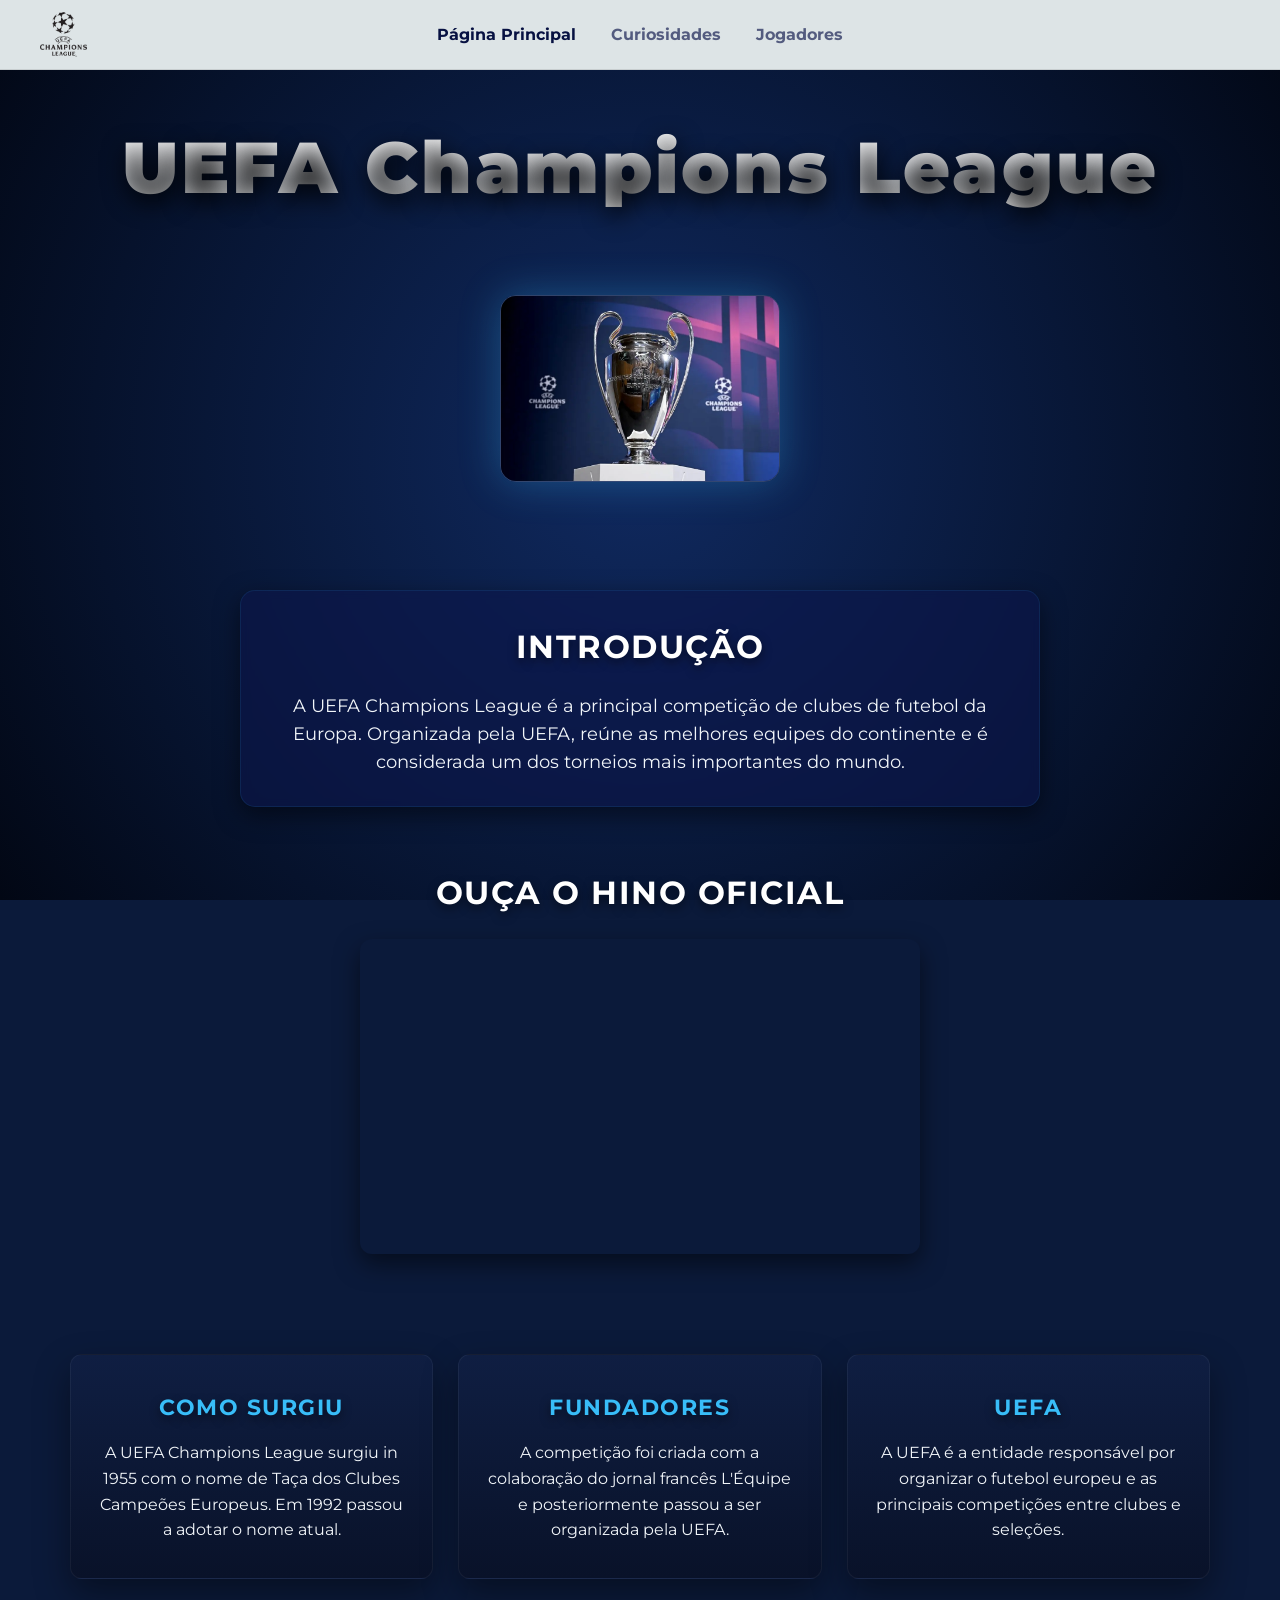
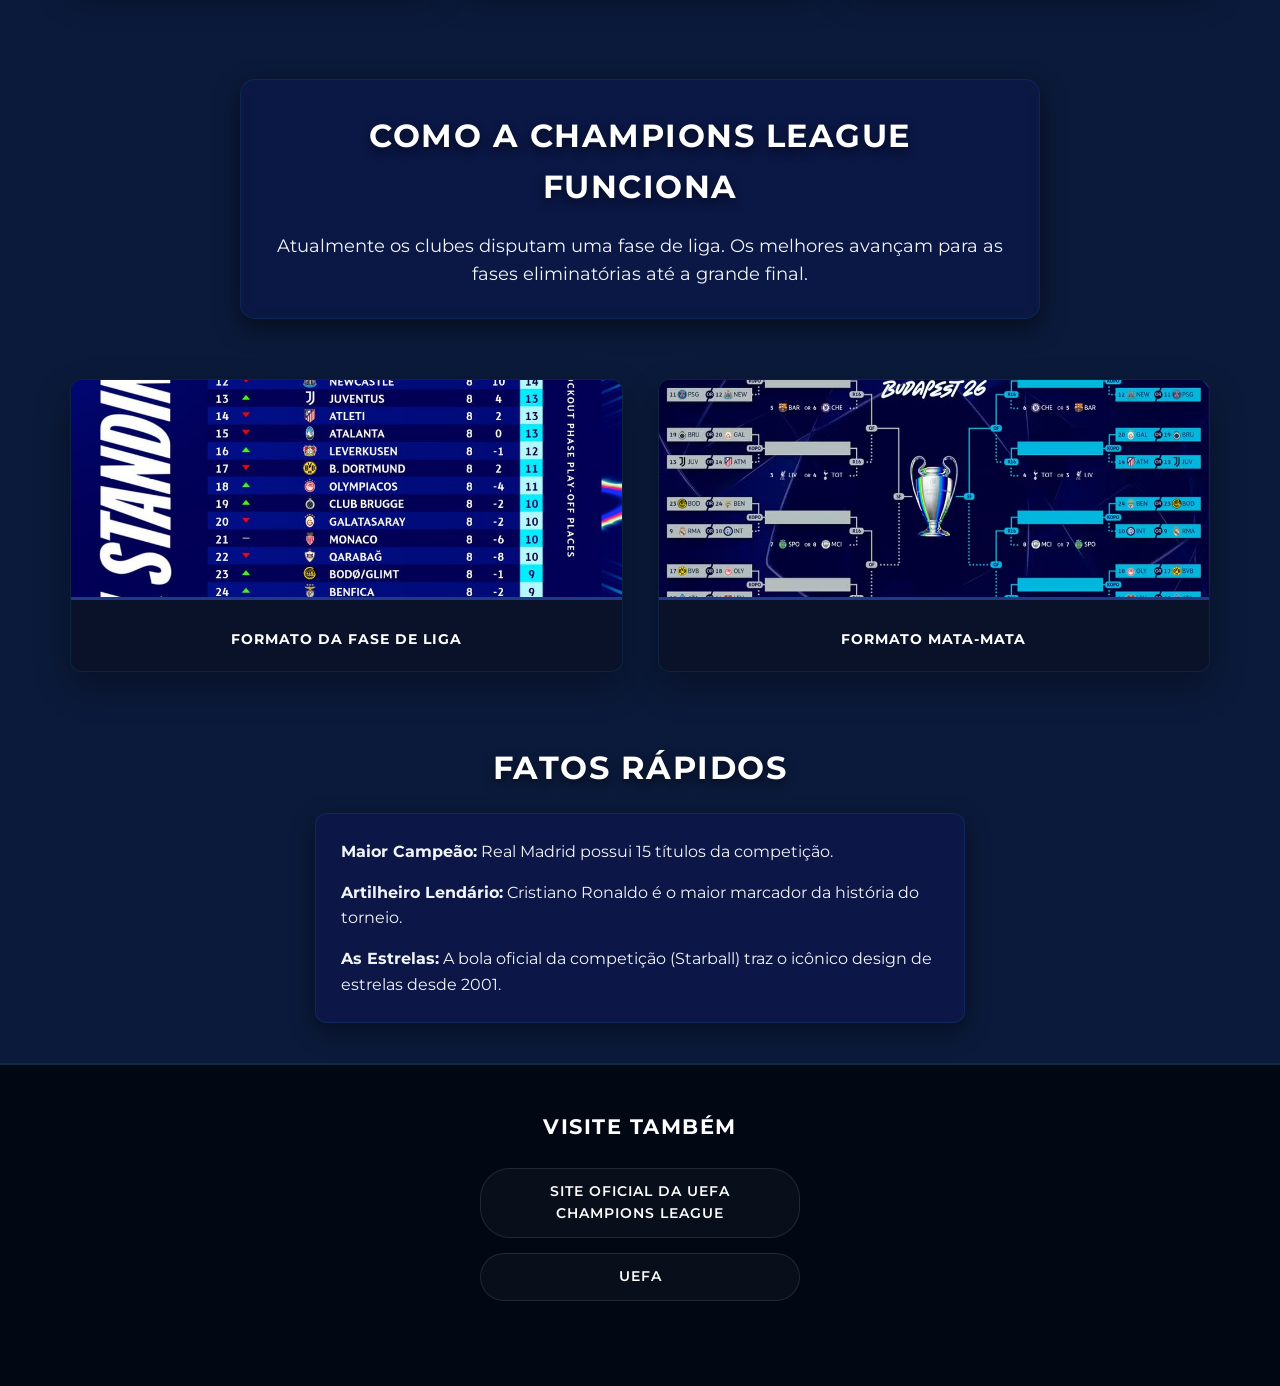
==== commit 32f44e5b: "Update index.html" ====
--- a/index.html
+++ b/index.html
@@ -18,19 +18,6 @@
         </ul>
     </div>
     </nav>
-
-  <nav class="topo-site">
-    <div class="topo-caixa">
-      <img src="imgs-pedro/UEFA_Champions_League_logo_(2021).svg" alt="Logo oficial da UEFA Champions League" class="topo-logo"> 
-      
-      <ul class="topo-links">
-        <li><a href="index.html" class="active">Início</a></li>
-         <li><a href="curiosidades.html">Curiosidades</a></li>
-        <li><a href="jogadores.html" class="botao-jogadores">Jogadores</a></li>
-      </ul>
-      
-    </div>
-  </nav>
 
   <header style="margin-top: 80px;"> <h1>UEFA Champions League</h1>
   </header>
@@ -115,37 +102,8 @@
 
   <footer>
 
-    <section class="visite">
-      <h3>Visite também</h3>
-      <ul>
 
 
-      <section class="explorar">
-
-  <details class="netflix-item">
-    <summary>Conheça os Grandes Campeões <span class="icone">+</span></summary>
-    <div class="netflix-conteudo">
-      <p>Descubra a história dos clubes que dominaram a Europa. Do Real Madrid ao Manchester City.</p>
-      <a href="campeoes.html" class="botao-link">Ir para Campeões ➜</a>
-    </div>
-  </details>
-
-  <details class="netflix-item">
-    <summary>Estatísticas dos Jogadores <span class="icone">+</span></summary>
-    <div class="netflix-conteudo">
-      <p>Veja os maiores artilheiros, líderes de assistências e os craques que fizeram história no torneio.</p>
-      <a href="jogadores.html" class="botao-link">Ir para Jogadores ➜</a>
-    </div>
-  </details>
-
-  <details class="netflix-item">
-    <summary>Curiosidades e Recordes <span class="icone">+</span></summary>
-    <div class="netflix-conteudo">
-      <p>Muitos fatos desconhecidos, recordes impossíveis e tudo o que envolve os bastidores da Starball.</p>
-      <a href="curiosidades.html" class="botao-link">Ir para Curiosidades ➜</a>
-    </div>
-  </details>
-</section>
 
       <section class="visite">
 
@@ -163,6 +121,6 @@
     </section>
   </footer>
 
-  <script src="script.js"></script>
+<script src="script.js"></script>
 </body>
 </html>
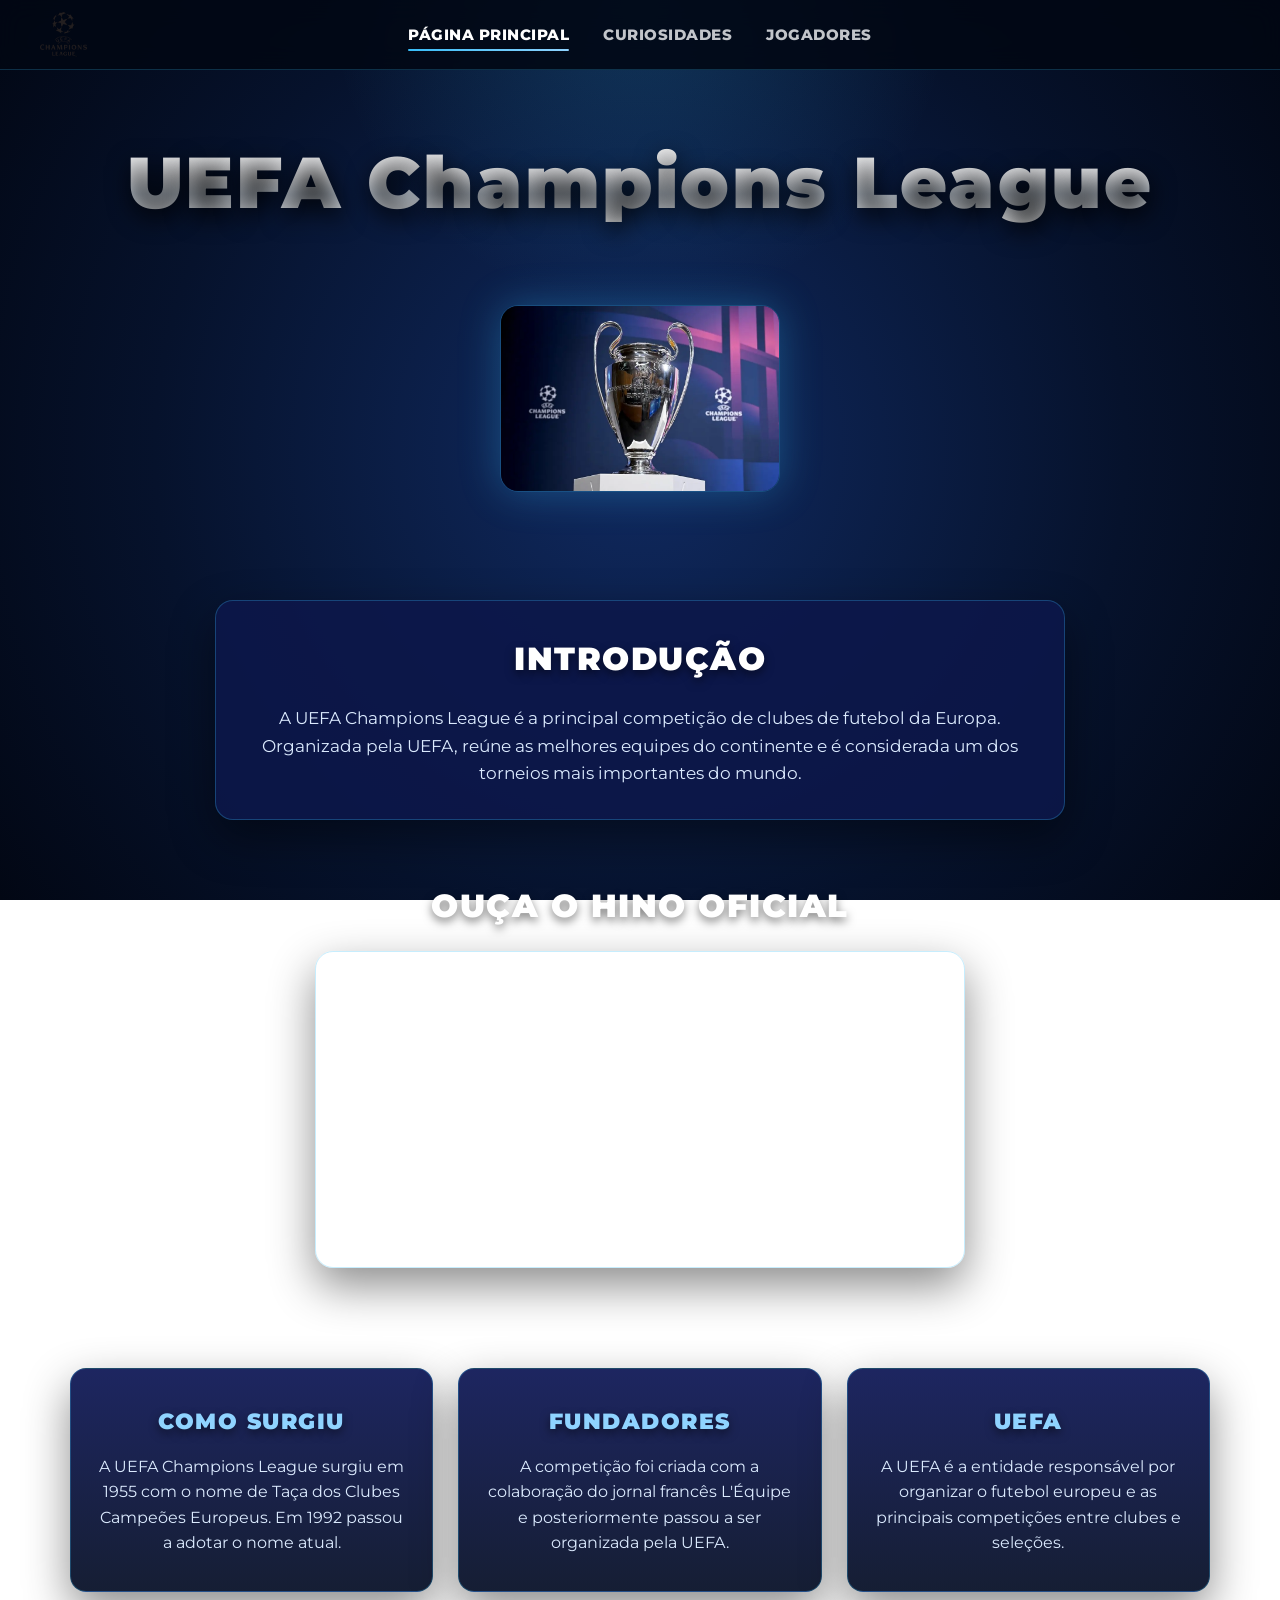
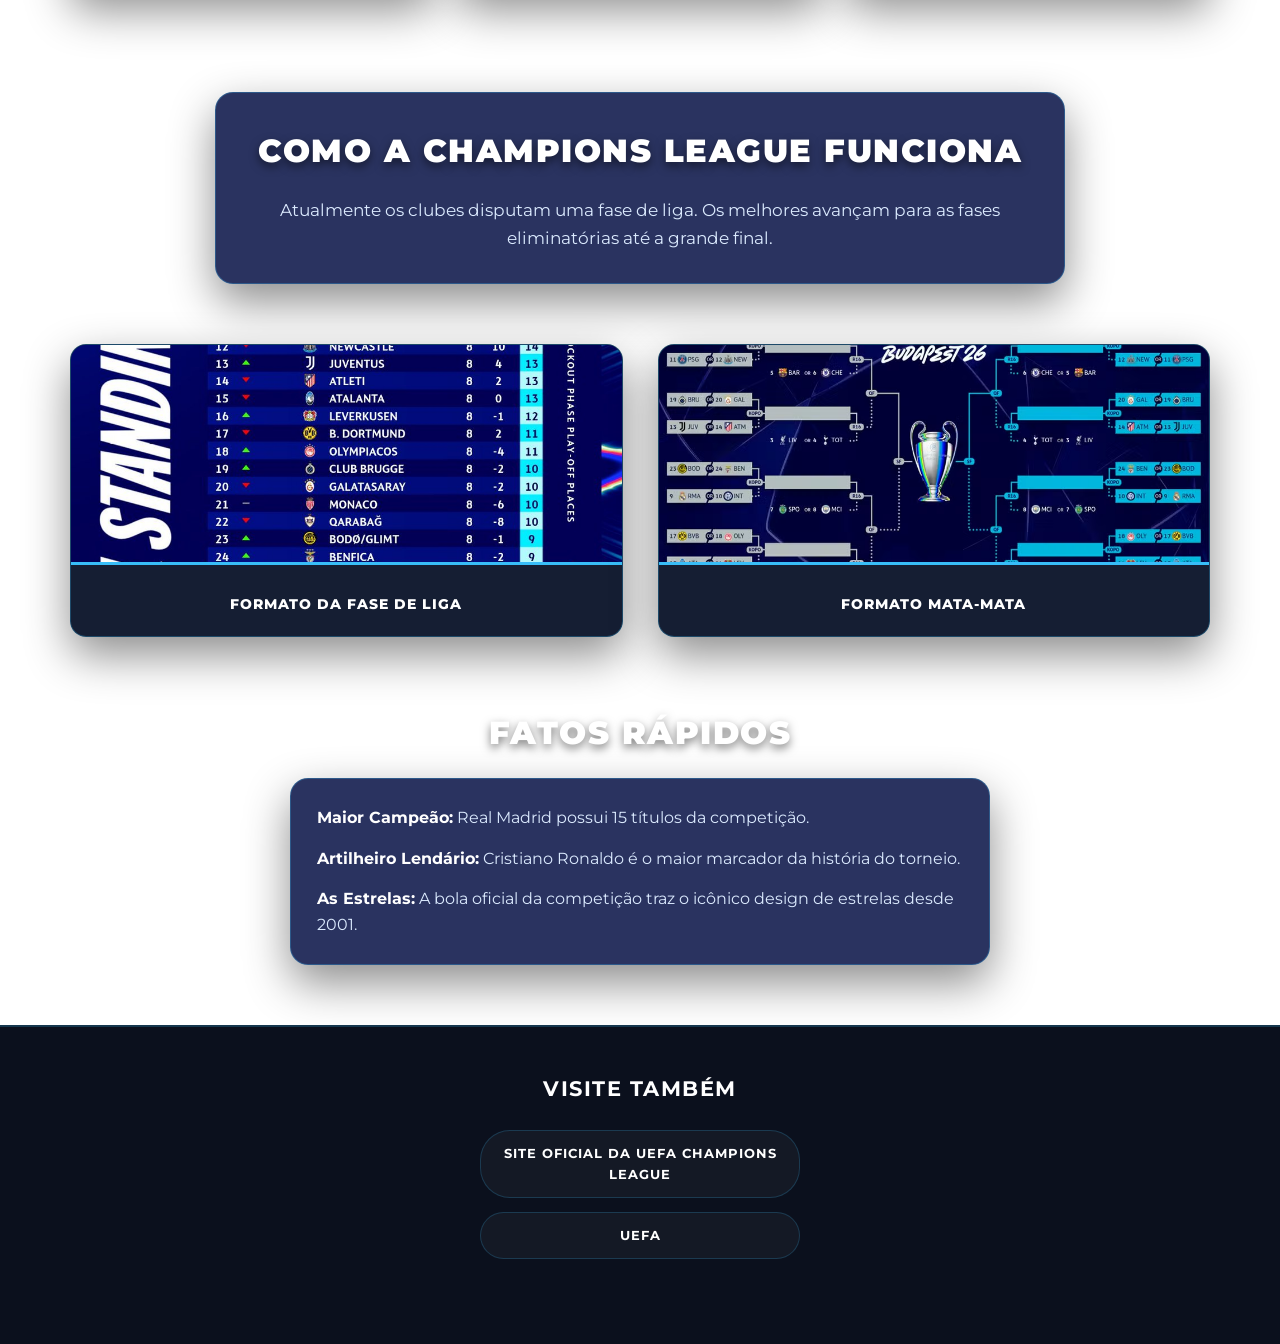
==== commit a4455747: "padronização de todas paginas, incluindo mesmas fontes, tamanhos, etc" ====
--- a/index.html
+++ b/index.html
@@ -1,5 +1,6 @@
 <!DOCTYPE html>
 <html lang="pt-BR">
+
 <head>
   <meta charset="UTF-8">
   <meta name="viewport" content="width=device-width, initial-scale=1.0">
@@ -7,38 +8,47 @@
   <title>UEFA Champions League</title>
   <link rel="stylesheet" href="style.css">
 </head>
+
 <body>
   <nav class="topo-site">
     <div class="topo-caixa">
-        <img src="imagens_pietro/logo-champions.png" alt="Logo Champions" class="topo-logo">
-        <ul class="topo-links">
-            <li><a href="index.html" class="active">Página Principal</a></li>
-            <li><a href="curiosidades.html">Curiosidades</a></li>
-            <li><a href="jogadores.html">Jogadores</a></li>
-        </ul>
+      <img src="imagens_pietro/logo-champions.png" alt="Logo Champions" class="topo-logo">
+
+      <ul class="topo-links">
+        <li><a href="index.html" class="active">Página Principal</a></li>
+        <li><a href="curiosidades.html">Curiosidades</a></li>
+        <li><a href="jogadores.html">Jogadores</a></li>
+      </ul>
     </div>
-    </nav>
+  </nav>
 
-  <header style="margin-top: 80px;"> <h1>UEFA Champions League</h1>
+  <header>
+    <h1>UEFA Champions League</h1>
   </header>
 
   <main>
-    <section>
+    <section class="secao-taca">
       <img src="imgs-pedro/taça-champions.webp" alt="Taça da Champions League">
     </section>
 
     <section id="historia">
       <h2>Introdução</h2>
-      <p> A UEFA Champions League é a principal competição de clubes de
-        futebol da Europa. Organizada pela UEFA, reúne as melhores
-        equipes do continente e é considerada um dos torneios mais
-        importantes do mundo.</p>
+      <p>
+        A UEFA Champions League é a principal competição de clubes de futebol da Europa.
+        Organizada pela UEFA, reúne as melhores equipes do continente e é considerada
+        um dos torneios mais importantes do mundo.
+      </p>
     </section>
 
     <section id="hino">
       <h2>Ouça o hino oficial</h2>
+
       <div class="video-container">
-        <iframe width="560" height="315" src="https://www.youtube.com/embed/3b3mJMNQVn8?si=lM8RnhrhBqioe4Ml" title="YouTube video player" frameborder="0" allow="accelerometer; autoplay; clipboard-write; encrypted-media; gyroscope; picture-in-picture; web-share" referrerpolicy="strict-origin-when-cross-origin" allowfullscreen></iframe>
+        <iframe width="560" height="315" src="https://www.youtube.com/embed/3b3mJMNQVn8?si=lM8RnhrhBqioe4Ml"
+          title="YouTube video player" frameborder="0"
+          allow="accelerometer; autoplay; clipboard-write; encrypted-media; gyroscope; picture-in-picture; web-share"
+          referrerpolicy="strict-origin-when-cross-origin" allowfullscreen>
+        </iframe>
       </div>
     </section>
 
@@ -46,26 +56,24 @@
       <div class="caixa">
         <h2>Como Surgiu</h2>
         <p>
-          A UEFA Champions League surgiu in 1955 com o nome de
-          Taça dos Clubes Campeões Europeus. Em 1992 passou a
-          adotar o nome atual.
+          A UEFA Champions League surgiu em 1955 com o nome de Taça dos Clubes Campeões
+          Europeus. Em 1992 passou a adotar o nome atual.
         </p>
       </div>
 
       <div class="caixa">
         <h2>Fundadores</h2>
         <p>
-          A competição foi criada com a colaboração do jornal
-          francês L'Équipe e posteriormente passou a ser organizada
-          pela UEFA.
+          A competição foi criada com a colaboração do jornal francês L'Équipe e
+          posteriormente passou a ser organizada pela UEFA.
         </p>
       </div>
 
       <div class="caixa">
         <h2>UEFA</h2>
         <p>
-          A UEFA é a entidade responsável por organizar o futebol
-          europeu e as principais competições entre clubes e seleções.
+          A UEFA é a entidade responsável por organizar o futebol europeu e as principais
+          competições entre clubes e seleções.
         </p>
       </div>
     </section>
@@ -73,46 +81,44 @@
     <section id="formato">
       <h2>Como a Champions League Funciona</h2>
       <p>
-          Atualmente os clubes disputam uma fase de liga. Os melhores
-          avançam para as fases eliminatórias até a grande final.
+        Atualmente os clubes disputam uma fase de liga. Os melhores avançam para as
+        fases eliminatórias até a grande final.
       </p>
     </section>
 
-    <section>
+    <section class="formatos-imagens">
       <div>
-          <img src="imgs-pedro/imagem fase de liga.jpg" alt="Fase da liga">
-          <p>Formato da Fase de Liga</p>
+        <img src="imgs-pedro/imagem fase de liga.jpg" alt="Fase da liga">
+        <p>Formato da Fase de Liga</p>
       </div>
 
       <div>
-          <img src="imgs-pedro/imagem fase mata-mata.avif" alt="Mata-Mata">
-          <p>Formato Mata-Mata</p>
+        <img src="imgs-pedro/imagem fase mata-mata.avif" alt="Mata-Mata">
+        <p>Formato Mata-Mata</p>
       </div>
     </section>
   </main>
 
   <section id="noticias">
     <h2>Fatos Rápidos</h2>
+
     <ul class="lista-noticias">
       <li><strong>Maior Campeão:</strong> Real Madrid possui 15 títulos da competição.</li>
       <li><strong>Artilheiro Lendário:</strong> Cristiano Ronaldo é o maior marcador da história do torneio.</li>
-      <li><strong>As Estrelas:</strong> A bola oficial da competição (Starball) traz o icônico design de estrelas desde 2001.</li>
+      <li><strong>As Estrelas:</strong> A bola oficial da competição traz o icônico design de estrelas desde 2001.</li>
     </ul>
   </section>
 
   <footer>
+    <section class="visite">
+      <h3>Visite também</h3>
 
-
-
-
-      <section class="visite">
-
-    <h3>Visite também</h3>
-
-    <ul>
-      <li>
-        <a href="https://www.uefa.com/uefachampionsleague/" target="_blank">Site Oficial da UEFA Champions League</a>
-      </li>
+      <ul>
+        <li>
+          <a href="https://www.uefa.com/uefachampionsleague/" target="_blank">
+            Site Oficial da UEFA Champions League
+          </a>
+        </li>
 
         <li>
           <a href="https://www.uefa.com/" target="_blank">UEFA</a>
@@ -121,6 +127,7 @@
     </section>
   </footer>
 
-<script src="script.js"></script>
+  <script src="script.js"></script>
 </body>
+
 </html>
--- a/style.css
+++ b/style.css
@@ -1,311 +1,415 @@
-@import url('https://fonts.googleapis.com/css2?family=Montserrat:wght@300;400;700;900&display=swap');
+@import url('https://fonts.googleapis.com/css2?family=Montserrat:wght@300;400;600;700;800;900&display=swap');
+
+:root {
+  --azul-fundo: #050816;
+  --azul-profundo: #071142;
+  --azul-card: #0d174b;
+  --azul-card-2: #111a58;
+  --azul-destaque: #38bdf8;
+  --azul-destaque-2: #8fd3ff;
+  --texto-principal: #f8fafc;
+  --texto-suave: #dbeafe;
+  --borda-azul: rgba(56, 189, 248, 0.28);
+  --sombra-card: 0 18px 45px rgba(0, 0, 0, 0.45);
+}
 
 * {
-    margin: 0;
-    padding: 0;
-    box-sizing: border-box;
+  margin: 0;
+  padding: 0;
+  box-sizing: border-box;
+}
+
+html {
+  scroll-behavior: smooth;
 }
 
 body {
-    background: radial-gradient(circle at center, #102a61 0%, #06122c 70%, #020714 100%);
-    background-color: #0b1a3a;
-    background-attachment: fixed;
-    color: #f1f5f9; 
-    font-family: 'Montserrat', sans-serif;
-    line-height: 1.6;
+  padding-top: 70px;
+  overflow-x: hidden;
+  background:
+    radial-gradient(circle at top, rgba(56, 189, 248, 0.18), transparent 28%),
+    radial-gradient(circle at center, #102a61 0%, #06122c 62%, #020714 100%);
+  background-attachment: fixed;
+  color: var(--texto-principal);
+  font-family: 'Montserrat', Arial, sans-serif;
+  line-height: 1.6;
 }
 
 a {
-    color: #38bdf8; 
-    text-decoration: none;
-    transition: all 0.3s ease;
-}
+  color: var(--azul-destaque);
+  text-decoration: none;
+  transition: all 0.3s ease;
+}
+
+/* MENU */
+
+.topo-site {
+  position: fixed;
+  top: 0;
+  left: 0;
+  width: 100%;
+  height: 70px;
+  background: rgba(2, 7, 20, 0.88);
+  backdrop-filter: blur(12px);
+  border-bottom: 1px solid rgba(56, 189, 248, 0.22);
+  z-index: 999999;
+  transition: transform 0.3s ease;
+}
+
+.topo-site.escondido {
+  transform: translateY(-100%);
+}
+
+.topo-caixa {
+  width: 100%;
+  max-width: 1400px;
+  height: 100%;
+  margin: 0 auto;
+  padding: 0 40px;
+  display: flex;
+  justify-content: center;
+  align-items: center;
+  position: relative;
+}
+
+.topo-logo {
+  position: absolute;
+  left: 40px;
+  height: 45px;
+  width: auto;
+  object-fit: contain;
+}
+
+.topo-links {
+  display: flex;
+  list-style: none;
+  gap: 34px;
+}
+
+.topo-links a {
+  position: relative;
+  color: rgba(248, 250, 252, 0.78);
+  font-size: 0.92rem;
+  font-weight: 800;
+  letter-spacing: 0.5px;
+  text-transform: uppercase;
+}
+
+.topo-links a::after {
+  content: "";
+  position: absolute;
+  left: 0;
+  bottom: -7px;
+  width: 0;
+  height: 2px;
+  background: linear-gradient(90deg, var(--azul-destaque), var(--azul-destaque-2));
+  border-radius: 999px;
+  transition: width 0.25s ease;
+}
+
+.topo-links a:hover,
+.topo-links a.active {
+  color: #ffffff;
+}
+
+.topo-links a:hover::after,
+.topo-links a.active::after {
+  width: 100%;
+}
+
+/* CABEÇALHO */
 
 header {
-    position: relative;
-    z-index: 2; 
-    color: white;
-    padding: 40px 20px;
-    margin-top: 70px !important;
+  position: relative;
+  z-index: 2;
+  padding: 55px 7% 35px;
+  color: white;
 }
 
 header h1 {
-    font-size: 4.5rem;
-    text-align: center;
-    background: linear-gradient(
-        #ffffff 10%,
-        #e5e7eb 45%,
-        #d1d5db 60%,
-        #ffffff 90%
-    );
-    -webkit-background-clip: text;
-    background-clip: text;
-    color: transparent;
-    letter-spacing: 3px;
-    font-weight: 900;
-    text-shadow: 2px 8px 25px rgba(0, 0, 0, 0.9);
-}
+  font-size: clamp(2.5rem, 6vw, 4.5rem);
+  text-align: center;
+  background: linear-gradient(#ffffff 10%, #e5e7eb 45%, #cbd5e1 60%, #ffffff 90%);
+  -webkit-background-clip: text;
+  background-clip: text;
+  color: transparent;
+  letter-spacing: 2.5px;
+  font-weight: 900;
+  text-shadow: 2px 8px 25px rgba(0, 0, 0, 0.85);
+}
+
+/* CONTEÚDO */
 
 main {
-    position: relative;
-    z-index: 2;
-    display: flex;
-    flex-direction: row;
+  position: relative;
+  z-index: 2;
+  display: flex;
+  flex-wrap: wrap;
+  justify-content: center;
+  gap: 60px 100px;
+  width: 100%;
+  max-width: 1200px;
+  margin: 0 auto;
+  padding: 30px;
+}
+
+section {
+  width: 100%;
+  margin-bottom: 40px;
+  text-align: center;
+}
+
+section h2 {
+  margin-bottom: 20px;
+  color: #ffffff;
+  font-size: 2rem;
+  font-weight: 900;
+  text-transform: uppercase;
+  letter-spacing: 1.5px;
+  text-shadow: 0 4px 10px rgba(0, 0, 0, 0.5);
+}
+
+.secao-taca img {
+  max-width: 100%;
+  width: 280px;
+  height: auto;
+  border-radius: 18px;
+  box-shadow: 0 0 40px rgba(56, 189, 248, 0.3);
+  border: 1px solid var(--borda-azul);
+  transition: transform 0.5s ease, box-shadow 0.5s ease;
+}
+
+.secao-taca img:hover {
+  transform: scale(1.04);
+  box-shadow: 0 0 55px rgba(56, 189, 248, 0.45);
+}
+
+#historia,
+#formato {
+  max-width: 850px;
+  margin: 0 auto;
+  padding: 32px;
+  background: rgba(13, 23, 75, 0.88);
+  border: 1px solid var(--borda-azul);
+  border-radius: 18px;
+  box-shadow: var(--sombra-card);
+  font-size: 1.08rem;
+  color: var(--texto-suave);
+}
+
+.video-container {
+  max-width: 650px;
+  margin: 0 auto;
+  border-radius: 18px;
+  overflow: hidden;
+  box-shadow: var(--sombra-card);
+  border: 1px solid var(--borda-azul);
+}
+
+.video-container iframe {
+  width: 100%;
+  display: block;
+}
+
+#informacoes {
+  display: flex;
+  justify-content: space-between;
+  gap: 25px;
+  flex-wrap: wrap;
+}
+
+#informacoes .caixa {
+  flex: 1;
+  min-width: 280px;
+  padding: 35px 25px;
+  background: linear-gradient(180deg, rgba(17, 26, 88, 0.95), rgba(9, 18, 41, 0.95));
+  border: 1px solid var(--borda-azul);
+  border-radius: 16px;
+  box-shadow: var(--sombra-card);
+  transition: transform 0.35s ease, border-color 0.35s ease, box-shadow 0.35s ease;
+}
+
+#informacoes .caixa:hover {
+  transform: translateY(-10px);
+  border-color: var(--azul-destaque);
+  box-shadow: 0 20px 45px rgba(56, 189, 248, 0.18);
+}
+
+#informacoes .caixa h2 {
+  margin-bottom: 15px;
+  color: var(--azul-destaque-2);
+  font-size: 1.35rem;
+}
+
+#informacoes .caixa p {
+  color: var(--texto-suave);
+}
+
+.formatos-imagens {
+  display: flex;
+  justify-content: space-between;
+  gap: 35px;
+  flex-wrap: wrap;
+}
+
+.formatos-imagens div {
+  flex: 1;
+  min-width: 300px;
+  background-color: rgba(9, 18, 41, 0.95);
+  overflow: hidden;
+  border-radius: 16px;
+  border: 1px solid var(--borda-azul);
+  box-shadow: var(--sombra-card);
+  transition: transform 0.3s ease;
+}
+
+.formatos-imagens div:hover {
+  transform: translateY(-6px);
+}
+
+.formatos-imagens img {
+  width: 100%;
+  height: 220px;
+  object-fit: cover;
+  border-bottom: 3px solid var(--azul-destaque);
+}
+
+.formatos-imagens p {
+  padding: 20px;
+  color: #ffffff;
+  font-weight: 800;
+  text-transform: uppercase;
+  font-size: 0.9rem;
+  letter-spacing: 1px;
+}
+
+#noticias {
+  max-width: 1200px;
+  margin: 0 auto 60px;
+  padding: 0 30px;
+}
+
+.lista-noticias {
+  list-style: none;
+  max-width: 700px;
+  margin: 0 auto;
+  padding: 26px;
+  text-align: left;
+  background: rgba(13, 23, 75, 0.88);
+  border: 1px solid var(--borda-azul);
+  border-radius: 18px;
+  box-shadow: var(--sombra-card);
+}
+
+.lista-noticias li {
+  margin-bottom: 15px;
+  color: var(--texto-suave);
+  font-size: 1rem;
+}
+
+.lista-noticias li:last-child {
+  margin-bottom: 0;
+}
+
+.lista-noticias strong {
+  color: #ffffff;
+}
+
+/* FOOTER */
+
+footer {
+  background: rgba(2, 7, 20, 0.96);
+  border-top: 2px solid rgba(56, 189, 248, 0.22);
+  padding: 45px 20px;
+  text-align: center;
+}
+
+footer h3 {
+  margin-bottom: 25px;
+  color: #ffffff;
+  font-size: 1.3rem;
+  text-transform: uppercase;
+  letter-spacing: 1.5px;
+}
+
+.visite ul {
+  list-style: none;
+  display: flex;
+  flex-direction: column;
+  align-items: center;
+  gap: 14px;
+}
+
+.visite ul li a {
+  display: inline-block;
+  width: 320px;
+  max-width: 90vw;
+  padding: 12px 20px;
+  background: rgba(255, 255, 255, 0.04);
+  color: #ffffff;
+  font-weight: 700;
+  font-size: 0.82rem;
+  text-transform: uppercase;
+  letter-spacing: 1px;
+  border-radius: 30px;
+  border: 1px solid rgba(56, 189, 248, 0.2);
+  text-align: center;
+}
+
+.visite ul li a:hover {
+  background: linear-gradient(90deg, var(--azul-destaque), #0369a1);
+  box-shadow: 0 0 22px rgba(56, 189, 248, 0.42);
+  transform: scale(1.04);
+}
+
+/* RESPONSIVO */
+
+@media (max-width: 760px) {
+  body {
+    padding-top: 105px;
+  }
+
+  .topo-site {
+    height: auto;
+    min-height: 92px;
+  }
+
+  .topo-caixa {
+    padding: 12px 20px;
+    flex-direction: column;
+    gap: 10px;
+  }
+
+  .topo-logo {
+    position: static;
+    height: 38px;
+  }
+
+  .topo-links {
+    gap: 14px;
     flex-wrap: wrap;
     justify-content: center;
-    gap: 60px 100px;
-    width: 100%;
-    max-width: 1200px;
-    margin: 0 auto;
-    padding: 30px;        
-}
-
-section {
-    width: 100%;
-    margin-bottom: 40px;
-    text-align: center;
-}
-
-section h2 {
-    font-size: 2rem;
-    color: #ffffff;
-    margin-bottom: 20px;
-    text-transform: uppercase;
-    letter-spacing: 1.5px;
-    text-shadow: 0 4px 10px rgba(0, 0, 0, 0.5);
-}
-
-main section:first-of-type img {
-    max-width: 100%;
-    width: 280px;
-    height: auto;
-    border-radius: 16px;
-    box-shadow: 0 0 40px rgba(56, 189, 248, 0.3);
-    border: 1px solid rgba(255, 255, 255, 0.15);
-    transition: transform 0.5s ease;
-}
-
-main section:first-of-type img:hover {
-    transform: scale(1.03); 
-}
-
-#historia, #formato {
-    max-width: 800px;
-    margin: 0 auto;
-    background: rgba(13, 23, 75, 0.6);
-    backdrop-filter: blur(5px);
-    padding: 30px;
-    border-radius: 15px;
-    border: 1px solid rgba(56, 189, 248, 0.1);
-    box-shadow: 0 8px 25px rgba(0, 0, 0, 0.5);
-    font-size: 1.1rem;
-}
-
-.video-container {
-    max-width: 560px;
-    margin: 0 auto;
-    border-radius: 12px;
-    overflow: hidden;
-    box-shadow: 0 10px 25px rgba(0, 0, 0, 0.5);
-}
-
-.video-container iframe {
-    width: 100%;
-    display: block;
-}
-
-#informacoes {
-    display: flex;
-    justify-content: space-between;
-    gap: 25px;
-    flex-wrap: wrap;
-}
-
-#informacoes .caixa {
-    flex: 1;
-    min-width: 280px;
-    background: linear-gradient(180deg, #0f1e42 0%, #091229 100%);
-    padding: 35px 25px;
-    border-radius: 12px;
-    border: 1px solid rgba(255, 255, 255, 0.05);
-    box-shadow: 0 15px 35px rgba(0, 0, 0, 0.4);
-    transition: all 0.4s cubic-bezier(0.175, 0.885, 0.32, 1.275);
-}
-
-#informacoes .caixa:hover {
-    transform: translateY(-10px);
-    border-color: #38bdf8;
-    box-shadow: 0 20px 40px rgba(56, 189, 248, 0.15);
-}
-
-#informacoes .caixa h2 {
-    font-size: 1.4rem;
-    color: #38bdf8;
-    margin-bottom: 15px;
-}
-
-main section:last-of-type {
-    display: flex;
-    justify-content: space-between;
-    gap: 35px;
-    flex-wrap: wrap;
-}
-
-main section:last-of-type div {
-    flex: 1;
-    min-width: 300px;
-    background-color: #091229;
-    overflow: hidden;
-    border-radius: 12px;
-    border: 1px solid rgba(56, 189, 248, 0.1);
-    box-shadow: 0 15px 35px rgba(0, 0, 0, 0.3);
-    transition: transform 0.3s ease;
-}
-
-main section:last-of-type div:hover {
-    transform: translateY(-5px);
-}
-
-main section:last-of-type img {
-    width: 100%;
-    height: 220px;
-    object-fit: cover; 
-    border-bottom: 3px solid #1e3a8a;
-}
-
-main section:last-of-type p {
-    font-weight: 700;
-    color: #ffffff;
-    text-transform: uppercase;
-    font-size: 0.9rem;
-    padding: 20px;
-    letter-spacing: 1px;
-}
-
-.lista-noticias {
-    list-style: none;
-    max-width: 650px;
-    margin: 0 auto;
-    text-align: left;
-    background: rgba(13, 23, 75, 0.8);
-    padding: 25px;
-    border-radius: 12px;
-    border: 1px solid rgba(56, 189, 248, 0.1);
-    box-shadow: 0 8px 25px rgba(0, 0, 0, 0.4);
-}
-
-.lista-noticias li {
-    margin-bottom: 15px;
-    font-size: 1rem;
-}
-
-.lista-noticias li:last-child {
-    margin-bottom: 0;
-}
-
-footer {
-    background-color: #020714;
-    border-top: 2px solid rgba(56, 189, 248, 0.2);
-    padding: 45px 20px;
-    text-align: center;
-}
-
-footer h3 {
-    font-size: 1.3rem;
-    color: #ffffff;
-    text-transform: uppercase;
-    margin-bottom: 25px;
-    letter-spacing: 1.5px;
-}
-
-.visite ul {
-    list-style: none;
-    display: flex;
-    flex-direction: column; 
-    align-items: center;
-    gap: 15px;
-}
-
-.visite ul li a {
-    display: inline-block;
-    width: 320px; 
-    padding: 12px 20px;
-    background: rgba(255, 255, 255, 0.03);
-    color: #ffffff;
-    font-weight: 600;
-    font-size: 0.85rem;
-    text-transform: uppercase;
-    letter-spacing: 1px;
-    border-radius: 30px;
-    border: 1px solid rgba(255, 255, 255, 0.1);
-    text-align: center;
-}
-
-.visite ul li a:hover {
-    background: linear-gradient(90deg, #38bdf8, #0369a1);
-    box-shadow: 0 0 20px rgba(56, 189, 248, 0.4);
-    transform: scale(1.05); 
-}
-
-.topo-site {
-    position: fixed;
-    top: 0;
-    left: 0;
-    width: 100%;
-    height: 70px;
-    background-color: rgb(221, 228, 230);
-    backdrop-filter: blur(10px);
-    border-bottom: 1px solid rgba(0, 0, 0, 0.1);
-    z-index: 999999;                     
-    transition: transform 0.3s ease;    
-}
-
-.topo-site.escondido {
-    transform: translateY(-100%); 
-}
-
-.topo-caixa {
-    width: 100%;
-    max-width: 1400px; 
-    height: 100%;
-    margin: 0 auto;
-    padding: 0 40px;
-    display: flex;
-    justify-content: center; 
-    align-items: center;
-    box-sizing: border-box;
-    position: relative; 
-}
-
-.topo-logo {
-    position: absolute;
-    left: 40px;
-    height: 45px;   
-    width: auto;     
-    object-fit: contain; 
-    display: block;
-}
-
-.topo-links {
-    display: flex;
-    flex-direction: row; 
-    list-style: none;
-    gap: 35px;
-    margin: 0;
-    padding: 0;
-}
-
-
-.topo-links a {
-    color: rgba(24, 33, 82, 0.7);
-    font-size: 16px;
-    font-weight: bold;
-    transition: color 0.2s ease;
-    display: block;
-}
-
-
-.topo-links a:hover,
-.topo-links a.active {
-    color: #071142;
+  }
+
+  .topo-links a {
+    font-size: 0.72rem;
+  }
+
+  header {
+    padding-top: 35px;
+  }
+
+  main {
+    padding: 22px;
+    gap: 40px;
+  }
+
+  section h2 {
+    font-size: 1.5rem;
+  }
+
+  #historia,
+  #formato {
+    padding: 24px;
+  }
 }
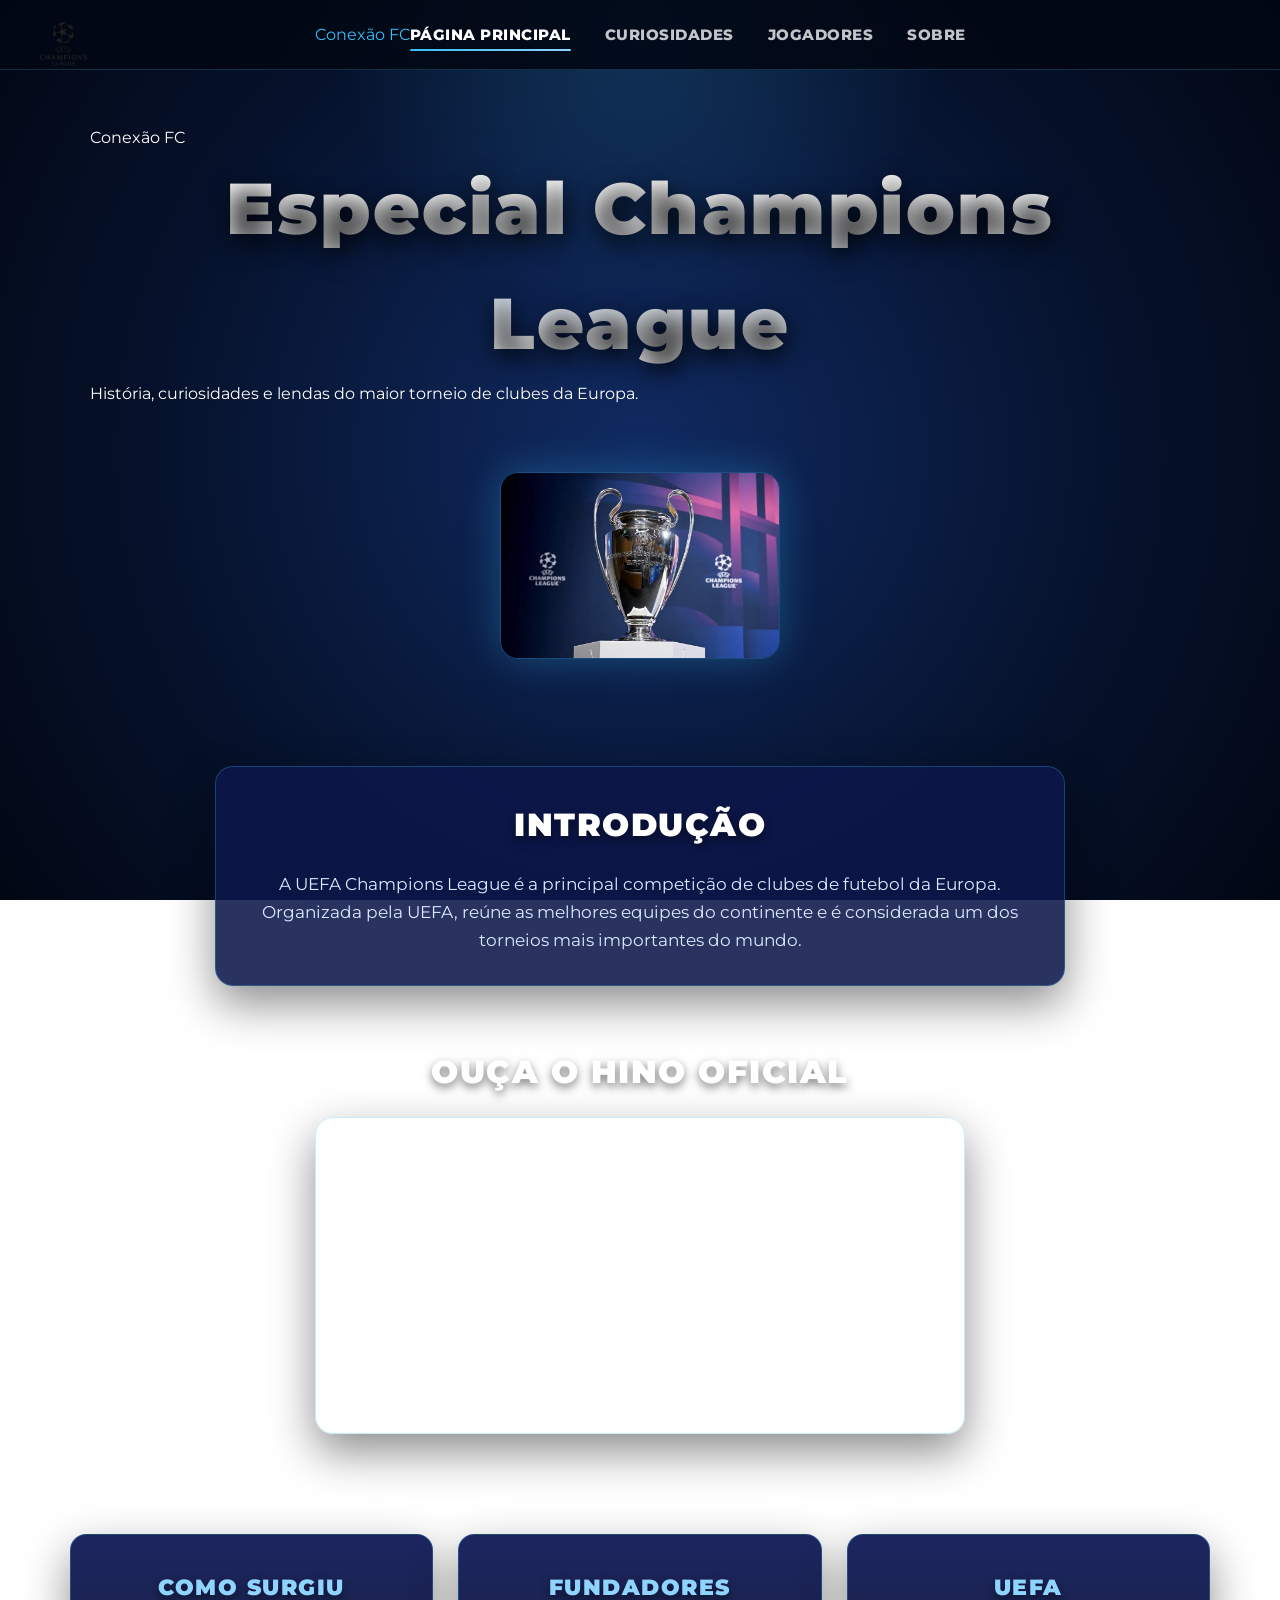
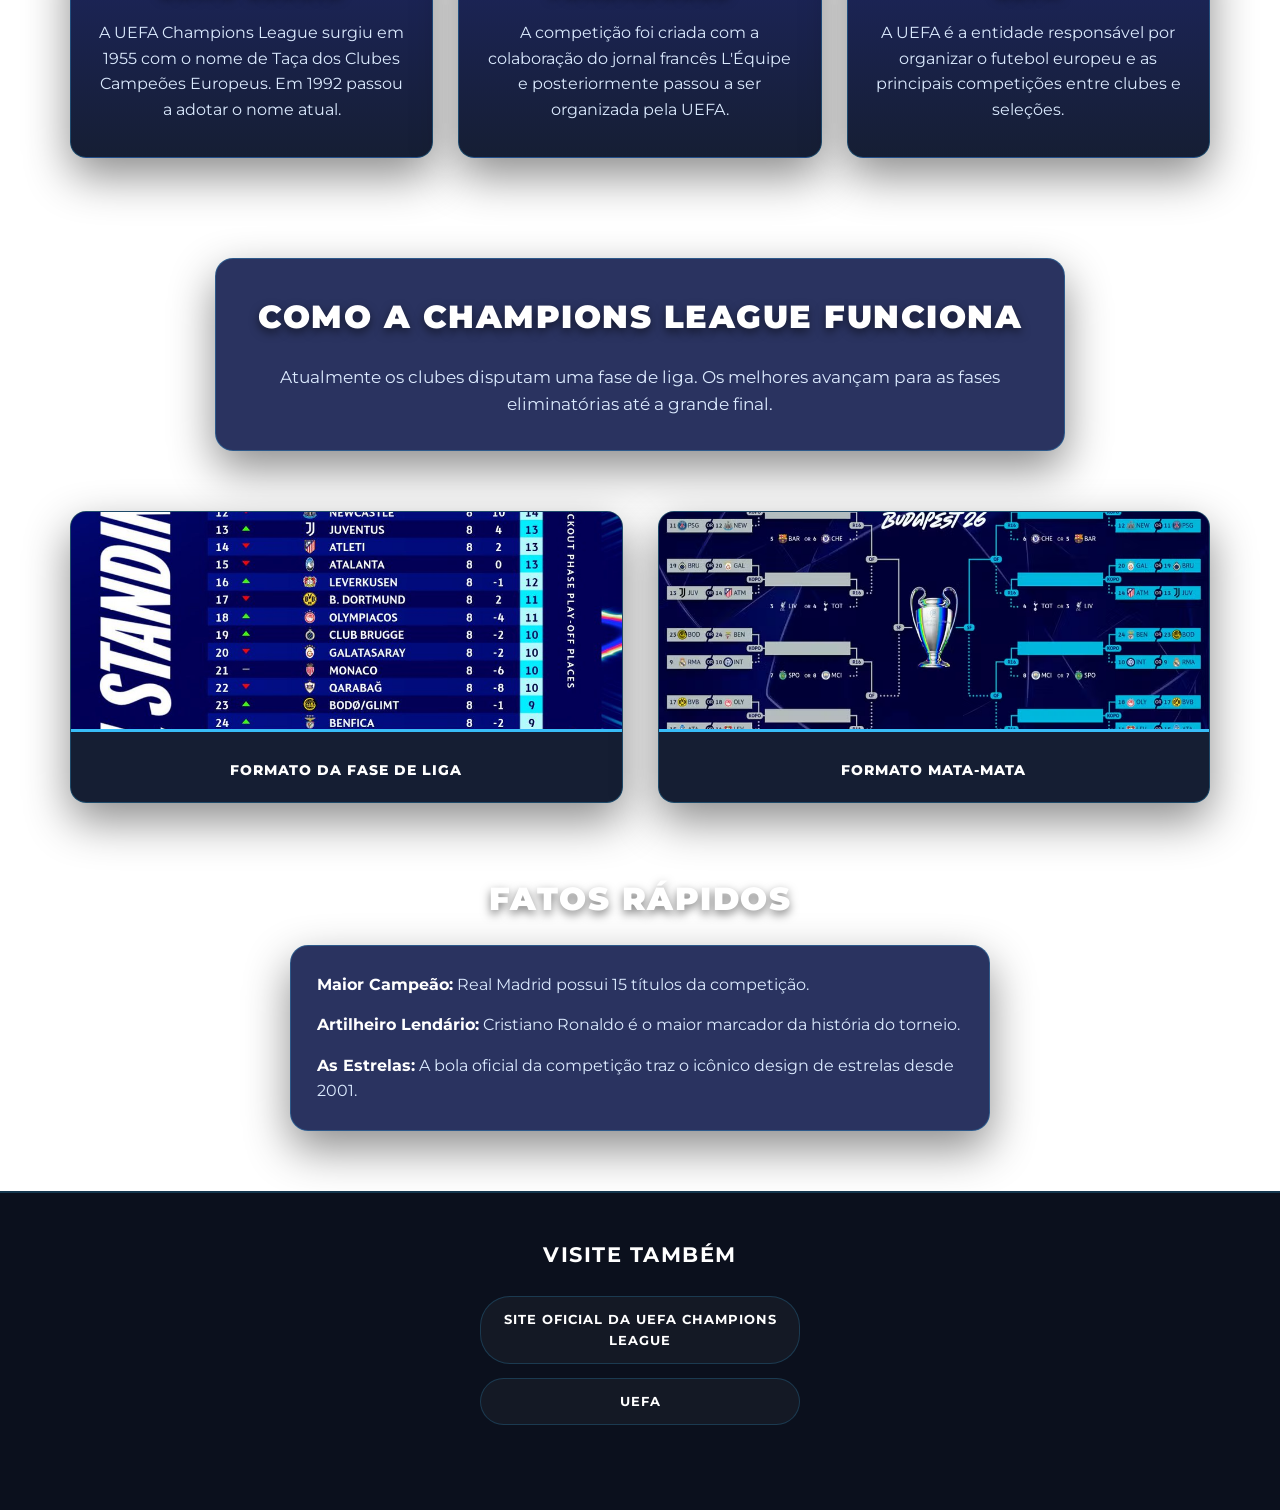
==== commit 6c3ecc85: "Adicionei a pagina de colaboradores, e adaptei as outras para poder ter o titulo da pagina e a atual" ====
--- a/index.html
+++ b/index.html
@@ -5,25 +5,33 @@
   <meta charset="UTF-8">
   <meta name="viewport" content="width=device-width, initial-scale=1.0">
   <link rel="icon" href="imagens_pietro/logo-champions.png">
-  <title>UEFA Champions League</title>
+  <title>Conexão FC | Página Principal</title>
   <link rel="stylesheet" href="style.css">
 </head>
 
 <body>
   <nav class="topo-site">
     <div class="topo-caixa">
-      <img src="imagens_pietro/logo-champions.png" alt="Logo Champions" class="topo-logo">
+      <a href="index.html" class="marca-site">
+        <img src="imagens_pietro/logo-champions.png" alt="Logo Champions" class="topo-logo">
+        <span>Conexão FC</span>
+      </a>
 
       <ul class="topo-links">
         <li><a href="index.html" class="active">Página Principal</a></li>
         <li><a href="curiosidades.html">Curiosidades</a></li>
         <li><a href="jogadores.html">Jogadores</a></li>
+        <li><a href="sobre.html">Sobre</a></li>
       </ul>
     </div>
   </nav>
 
   <header>
-    <h1>UEFA Champions League</h1>
+    <p class="marca-pagina">Conexão FC</p>
+    <h1>Especial Champions League</h1>
+    <p class="subtitulo-site">
+      História, curiosidades e lendas do maior torneio de clubes da Europa.
+    </p>
   </header>
 
   <main>
